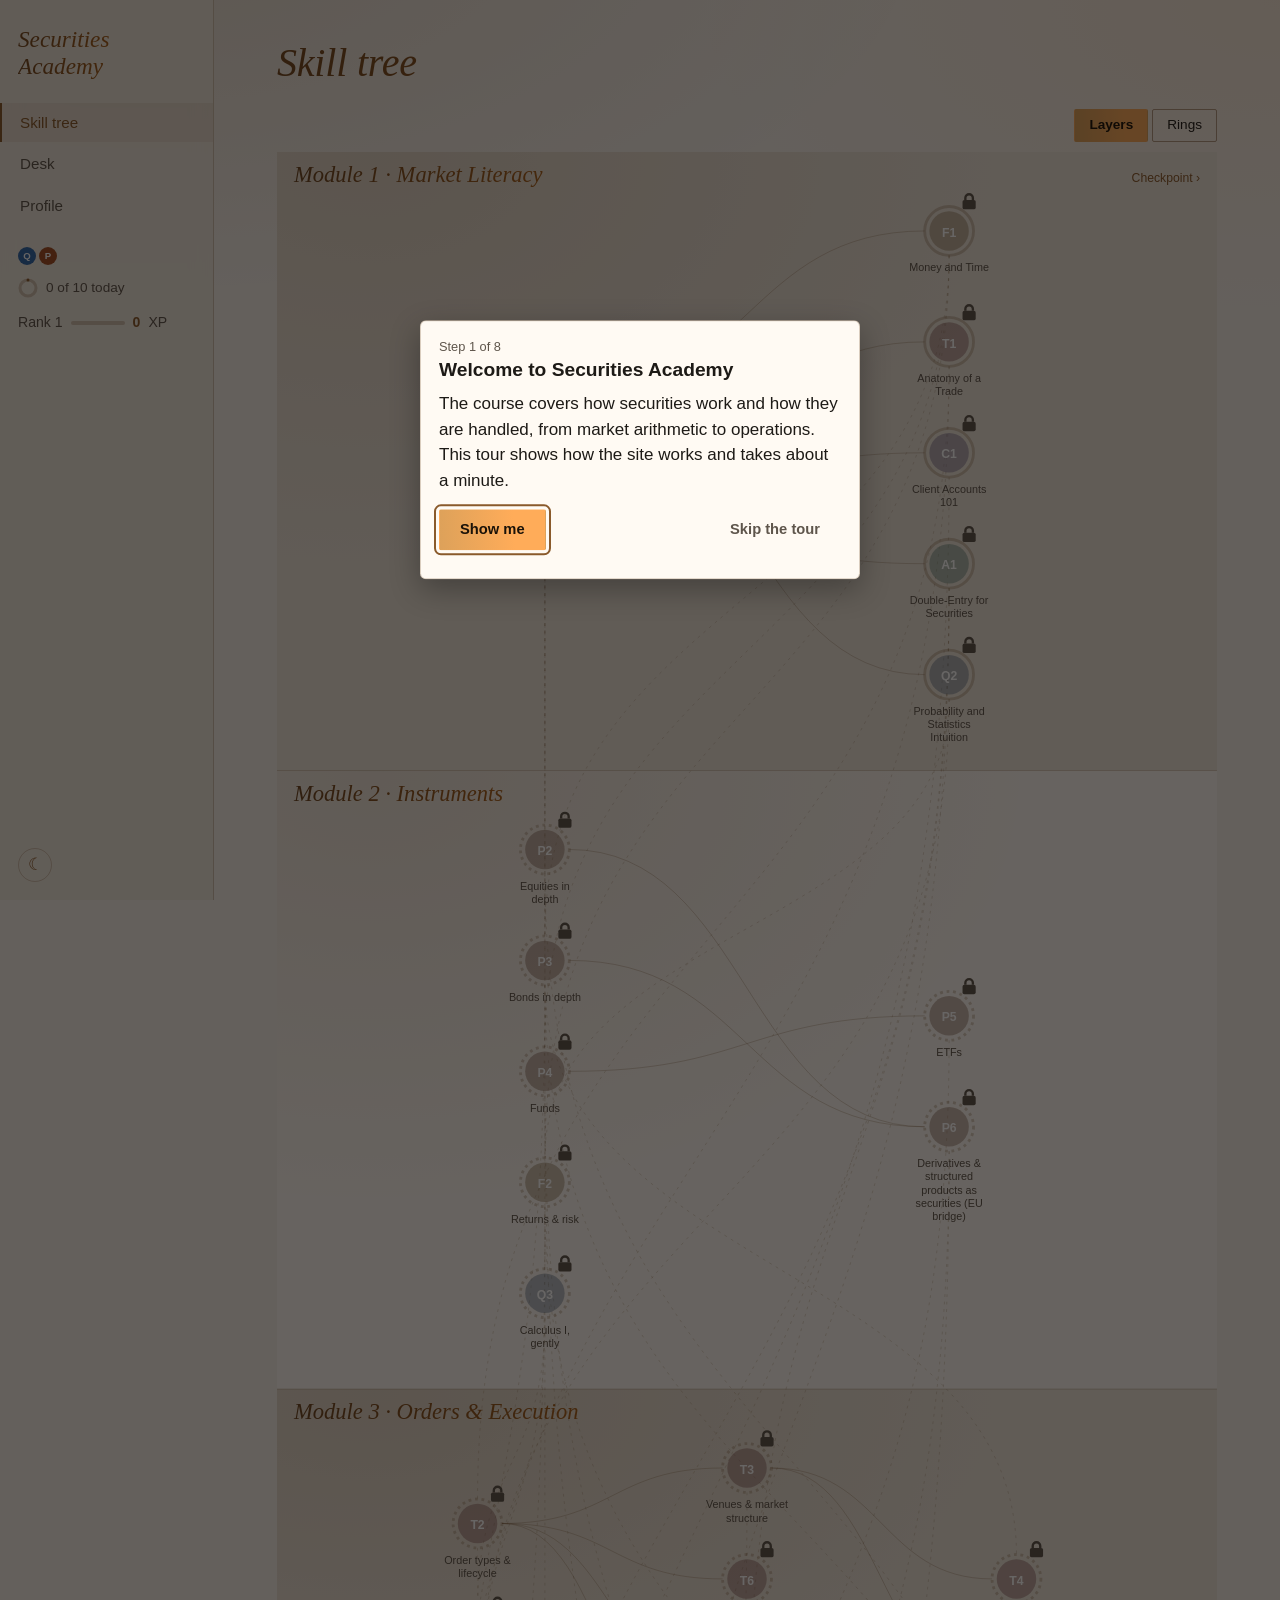
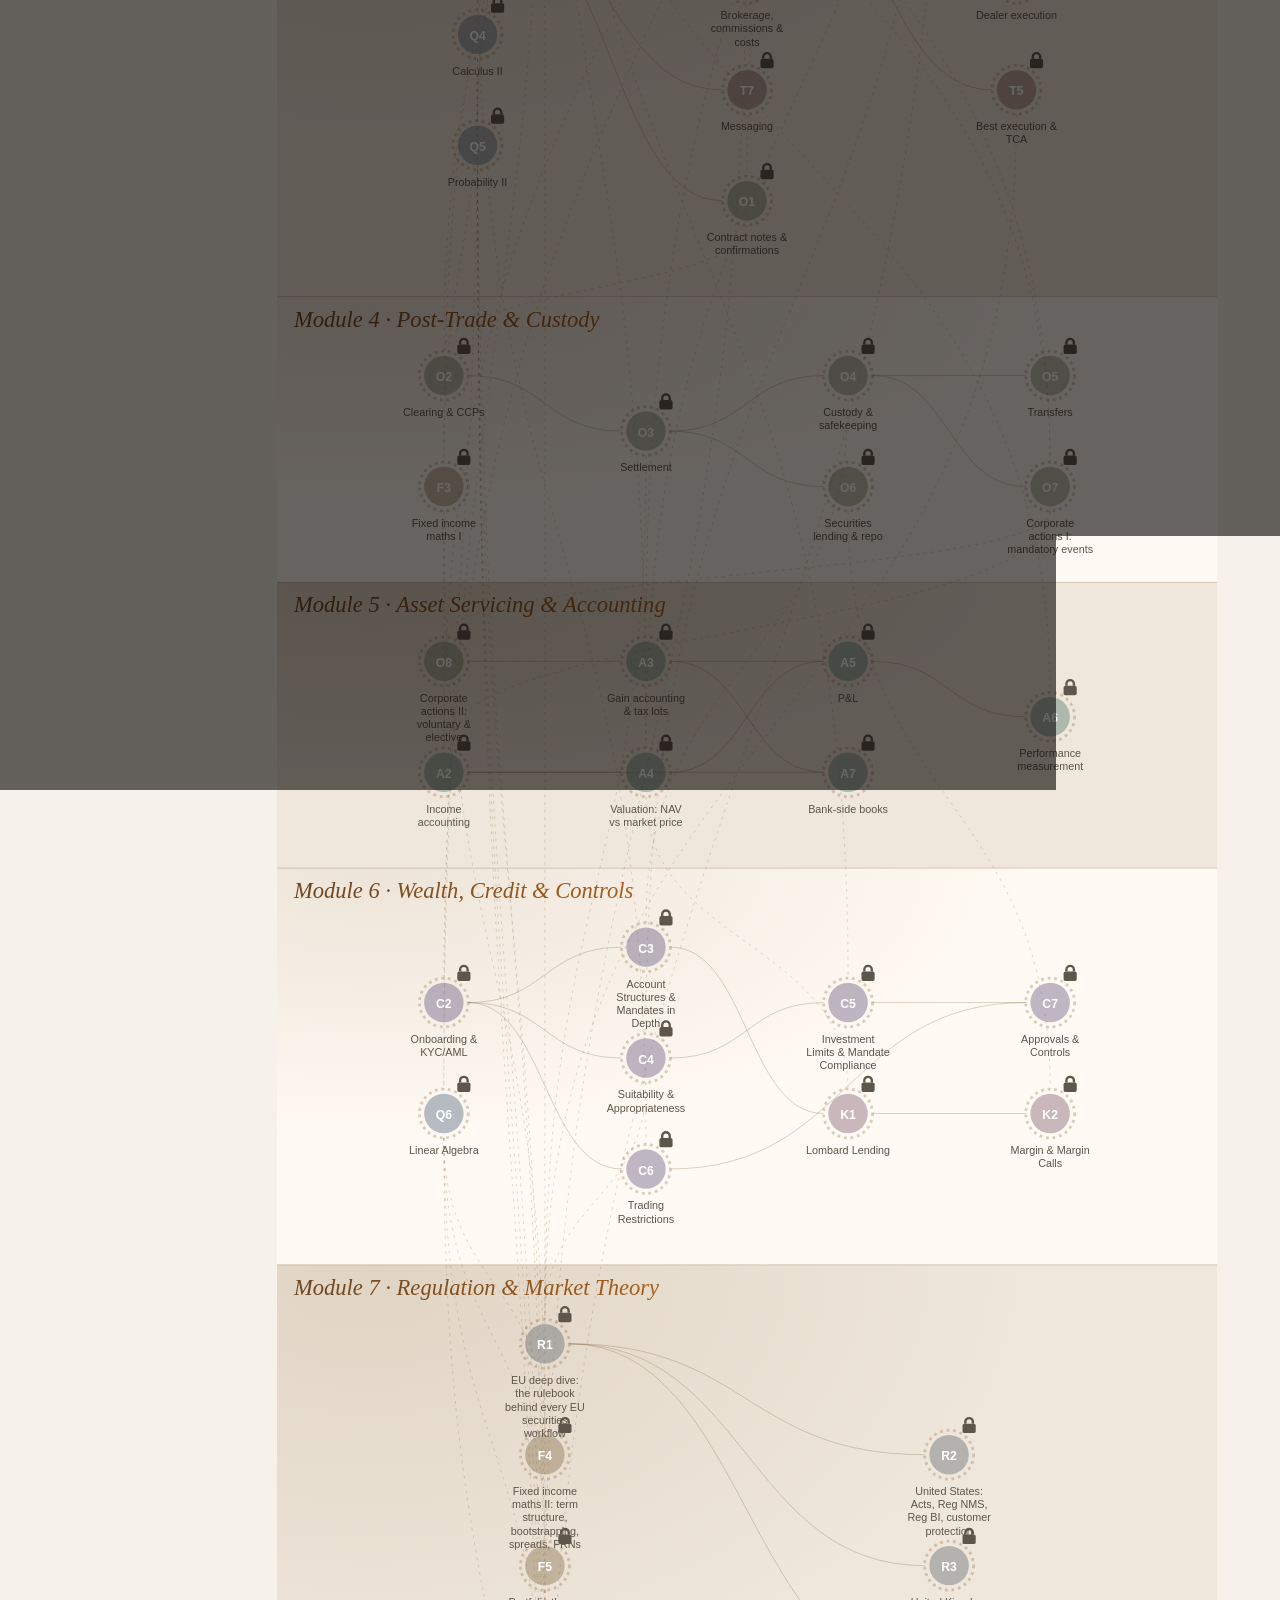
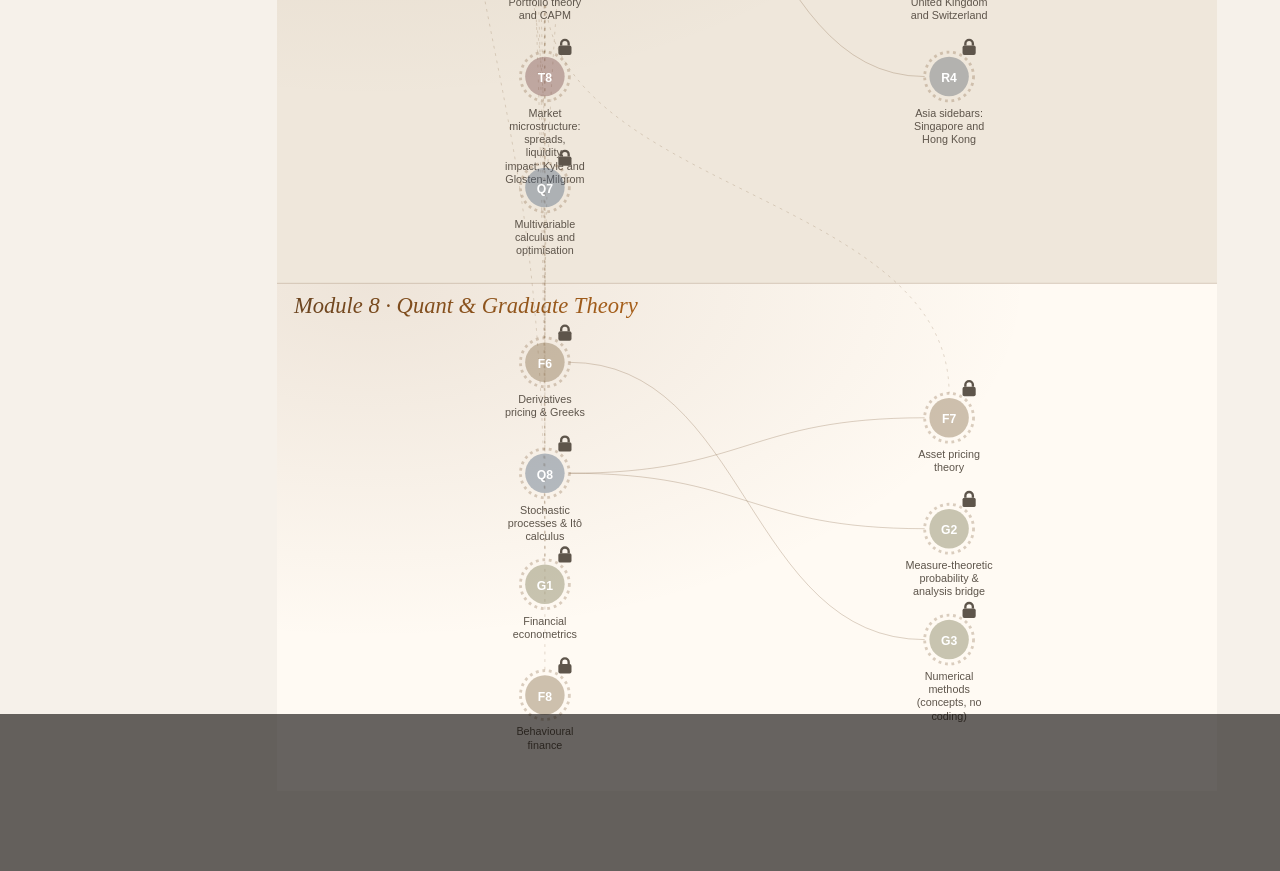
==== app/index.html @ 4535b425 "Calculator as a one-line input under the number field Clicking a number field opens a long one-line " ====
<!DOCTYPE html>
<html lang="en">
<head>
  <meta charset="utf-8">
  <meta name="viewport" content="width=device-width, initial-scale=1, viewport-fit=cover">
  <meta name="color-scheme" content="light dark">
  <title>Securities Academy</title>
  <link rel="icon" type="image/svg+xml" href="img/icon.svg">
  <script>/* theme before first paint: saved choice, else the system setting (followed live until the user picks one) */
  (function () { var d = document.documentElement, m = window.matchMedia && matchMedia('(prefers-color-scheme: light)'), saved = null;
    try { saved = localStorage.getItem('sa-theme'); } catch (e) {}
    d.setAttribute('data-theme', saved || (m && m.matches ? 'light' : 'dark'));
    try { var acc = JSON.parse(localStorage.getItem('sa-state-v1') || '{}').settings.accent; if (acc && acc !== 'copper') d.setAttribute('data-accent', acc); } catch (e) {}
    if (m && m.addEventListener) m.addEventListener('change', function (e) { var s = null; try { s = localStorage.getItem('sa-theme'); } catch (x) {} if (!s) { d.setAttribute('data-theme', e.matches ? 'light' : 'dark'); if (window.SA && SA.app && SA.app.refreshHeader) SA.app.refreshHeader(); } });
  })();</script>
  <link rel="stylesheet" href="vendor/katex/katex.min.css">
  <link rel="stylesheet" href="css/app.css?v=c5e15dd120">
</head>
<body>
  <button type="button" class="skip" onclick="document.getElementById('app').focus()">Skip to content</button>
  <header id="hdr" class="hdr"></header>
  <main id="app" tabindex="-1"><noscript>This course needs JavaScript.</noscript></main>
  <script src="vendor/katex/katex.min.js"></script>
  <script src="js/core.js?v=c5e15dd120"></script>
  <script src="js/games/blitz.js?v=c5e15dd120"></script>
  <script src="js/games/blitz-ledger.js?v=c5e15dd120"></script>
  <script src="js/games/ledger.js?v=c5e15dd120"></script>
  <script src="content/index.js?v=c5e15dd120"></script>
  <script src="js/storage.js?v=c5e15dd120"></script>
  <script src="js/markdown.js?v=c5e15dd120"></script>
  <script src="js/render.js?v=c5e15dd120"></script>
  <script src="js/views.js?v=c5e15dd120"></script>
  <script src="js/tour.js?v=c5e15dd120"></script>
  <script src="js/app.js?v=c5e15dd120"></script>
  <script src="js/calc.js?v=c5e15dd120"></script>
</body>
</html>
---- app/css/app.css ----
/* Securities Academy - styles. Dark (warm black + copper/amber) by default; parchment variant via :root[data-theme="light"]
   (set before first paint by the inline script in index.html from the saved choice or prefers-color-scheme).
   System fonts only. Gradient text is used only on display sizes (>= 24px). */
:root {
  /* canvas + surfaces */
  --bg: #0b0a08; --bg-deep: #020200; --surface: #14110d; --surface2: #1d1913; --surface3: #26201a;
  --glow: rgba(133, 95, 57, .20); --glow2: rgba(255, 172, 89, .07);
  /* text */
  --text: #e9e3dc; --body: #cfc8c6; --muted: #a79e96; --head: #f3eee8;
  --tan: #b8977a; /* labels / subheadings (AB8763 lightened a touch for small-size AA) */
  --hair: rgba(171, 135, 99, .25); --border: rgba(171, 135, 99, .25); --border-strong: rgba(171, 135, 99, .5);
  /* accents */
  --accent: #ffac59; --accent-ink: #1a1208; --accent-soft: rgba(255, 172, 89, .10);
  --copper: #855f39; --grad: linear-gradient(86deg, #855F39 -8%, #FFAC59 45%);
  --grad-btn: linear-gradient(86deg, #c58a4c -8%, #FFAC59 70%);
  --ops: #b9824a; --ops-disc: #9a6a3c; --ops-ink: #ffffff;
  --theory: #7f9db5; --theory-disc: #7f9db5; --theory-ink: #0b1118;
  --ring: #ffac59;
  --good: #8fbf8a; --good-soft: rgba(143, 191, 138, .10); --bad: #d98273; --bad-soft: rgba(217, 130, 115, .11);
  --warn: #e0b074; --warn-soft: rgba(224, 176, 116, .10);
  /* mastery scale: Not started -> Mastered (bg / fg) */
  --lv0-bg: #2a251f; --lv0-fg: #b8afa6; --lv1-bg: #4a3822; --lv1-fg: #f2d9b4; --lv2-bg: #7a5226; --lv2-fg: #fff0dc;
  --lv3-bg: #c98a3e; --lv3-fg: #1a1208; --lv4-bg: #ffac59; --lv4-fg: #1a1208;
  --shadow: 0 1px 2px rgba(0, 0, 0, .5), 0 8px 28px rgba(0, 0, 0, .35);
  --radius: 4px;
  --serif: "Iowan Old Style", "Palatino Linotype", Palatino, "Book Antiqua", Georgia, serif;
  --font: "Helvetica Neue", "Segoe UI", Arial, sans-serif;
  --mono: ui-monospace, SFMono-Regular, Menlo, Consolas, "Liberation Mono", monospace;
  color-scheme: dark;
}
:root[data-theme="light"] {
    --bg: #f6f1ea; --bg-deep: #efe7db; --surface: #fffaf3; --surface2: #ece4d8; --surface3: #e3d9ca;
    --glow: rgba(138, 90, 43, .14); --glow2: rgba(255, 172, 89, .12);
    --text: #1d1a16; --body: #2b2620; --muted: #5e554b; --head: #1d1a16; --tan: #7a5632;
    --hair: rgba(122, 86, 50, .28); --border: rgba(122, 86, 50, .28); --border-strong: rgba(122, 86, 50, .55);
    --accent: #8a5a2b; --accent-ink: #1d1a16; --accent-soft: rgba(138, 90, 43, .09);
    --grad: linear-gradient(86deg, #6b4420 -8%, #a8601a 55%);
    --grad-btn: linear-gradient(86deg, #d9a05a -8%, #ffac59 70%);
    --ops: #8a5a2b; --ops-disc: #8a5a2b; --ops-ink: #ffffff;
    --theory: #3d6280; --theory-disc: #3d6280; --theory-ink: #ffffff;
    --ring: #b86a12;
    --good: #3f7a3a; --good-soft: rgba(63, 122, 58, .09); --bad: #a8402f; --bad-soft: rgba(168, 64, 47, .08);
    --warn: #7a5200; --warn-soft: rgba(168, 112, 20, .10);
    --lv0-bg: #e5dccf; --lv0-fg: #5e554b; --lv1-bg: #efd9b8; --lv1-fg: #5a3a12; --lv2-bg: #d9a866; --lv2-fg: #2a1804;
    --lv3-bg: #9a5c18; --lv3-fg: #ffffff; --lv4-bg: #6f4012; --lv4-fg: #ffffff;
    --shadow: 0 1px 2px rgba(60, 40, 20, .10), 0 8px 24px rgba(60, 40, 20, .08);
    color-scheme: light;
}
* { box-sizing: border-box; }
html { -webkit-text-size-adjust: 100%; }
body { margin: 0; font-family: var(--font); font-size: 17px; line-height: 1.65; color: var(--body);
  background: radial-gradient(1100px 520px at 12% -8%, var(--glow), transparent 70%), radial-gradient(900px 480px at 100% 0%, var(--glow2), transparent 65%), var(--bg);
  background-attachment: fixed; }
main { max-width: 980px; margin: 0 auto; padding: 32px 20px 80px; outline: none; }
h1, h2, h3 { color: var(--head); font-weight: 600; }
h1 { font-family: var(--serif); font-style: italic; font-weight: 400; font-size: 2.5rem; line-height: 1.15; margin: .2em 0 .3em; letter-spacing: -.2px;
  color: var(--accent); background: var(--grad); -webkit-background-clip: text; background-clip: text; -webkit-text-fill-color: transparent; padding-bottom: .08em; }
h2 { font-size: 1.4rem; line-height: 1.3; margin: 1.8em 0 .5em; }
h3 { font-size: 1.05rem; line-height: 1.4; margin: 1.4em 0 .4em; color: var(--head); }
p { margin: .8em 0; }
a { color: var(--accent); text-underline-offset: 3px; }
a:hover { text-decoration-thickness: 2px; }
code { font-family: var(--mono); font-size: .9em; background: var(--surface2); padding: .1em .4em; border-radius: 3px; border: 1px solid var(--hair); }
pre { font-family: var(--mono); }
.katex, .katex * { color: inherit; border-color: currentColor; }
:focus-visible { outline: 2px solid var(--accent); outline-offset: 3px; border-radius: 3px; }
.muted { color: var(--muted); }
.good { color: var(--good); } .badtxt { color: var(--bad); }
.skip { position: absolute; left: -999px; top: 4px; z-index: 50; padding: 8px 12px; background: var(--surface); border: 1px solid var(--border-strong); border-radius: var(--radius); color: var(--text); }
.skip:focus { left: 8px; }
.sub { color: var(--muted); margin-top: 0; }
.page-head { margin-bottom: 20px; }

/* header */
.hdr { position: sticky; top: 0; z-index: 20; background: color-mix(in srgb, var(--bg-deep) 88%, transparent); -webkit-backdrop-filter: blur(10px); backdrop-filter: blur(10px); border-bottom: 1px solid var(--hair); }
@supports not (background: color-mix(in srgb, red, blue)) { .hdr { background: var(--bg-deep); } }
.hdr-inner { max-width: 980px; margin: 0 auto; padding: 10px 20px; display: flex; flex-wrap: wrap; align-items: center; gap: 6px 26px; }
.brand { font-family: var(--serif); font-style: italic; font-weight: 400; font-size: 1.35rem; line-height: 1.2; text-decoration: none;
  color: var(--accent); background: var(--grad); -webkit-background-clip: text; background-clip: text; -webkit-text-fill-color: transparent; padding: 0 2px 2px 0; }
.brand:focus-visible { -webkit-text-fill-color: var(--accent); background: none; }
.hdr nav { display: flex; gap: 4px; }
.nav-link { text-decoration: none; color: var(--muted); padding: 5px 12px; font-size: .92rem; border-bottom: 1px solid transparent; }
.nav-link:hover { color: var(--head); }
.nav-link.active { color: var(--accent); border-bottom-color: var(--accent); }
.stats { margin-left: auto; display: flex; flex-wrap: wrap; gap: 4px 14px; }
.stat-pill { font-size: .88rem; color: var(--muted); white-space: nowrap; }
.stat-pill b { color: var(--accent); font-weight: 600; }
.stat-pill + .stat-pill::before { content: "\2022"; color: var(--tan); margin-right: 14px; }
.stat-pill.sandbox { color: var(--warn); }

/* buttons */
.btn { display: inline-block; font: inherit; font-weight: 600; font-size: .92rem; cursor: pointer; text-decoration: none; color: var(--head); background: transparent; border: 1px solid var(--border-strong); border-radius: 2px; padding: 10px 20px; line-height: 1.3; transition: border-color .2s, background-color .2s, filter .2s; }
.btn:hover:not(:disabled) { border-color: var(--accent); background: var(--accent-soft); }
.btn.primary { background: var(--grad-btn); color: #1a1208; border-color: transparent; }
.btn.primary:hover:not(:disabled) { filter: brightness(1.1); background: var(--grad-btn); border-color: transparent; }
.btn.ghost { background: transparent; border-color: transparent; color: var(--muted); }
.btn.ghost:hover:not(:disabled) { color: var(--head); border-color: var(--hair); }
.btn.danger { color: var(--bad); border-color: var(--bad); }
.btn.small { padding: 5px 12px; font-size: .85rem; }
.btn:disabled, .btn[aria-disabled="true"] { opacity: .45; cursor: not-allowed; }
.btn-row { display: flex; flex-wrap: wrap; gap: 10px; align-items: center; margin: 16px 0; }
.icon-btn { font: inherit; cursor: pointer; background: transparent; border: 1px solid var(--border-strong); color: var(--text); border-radius: 2px; width: 32px; height: 32px; padding: 0; line-height: 1; }
.icon-btn:hover:not(:disabled) { border-color: var(--accent); color: var(--accent); }
.icon-btn:disabled { opacity: .35; cursor: default; }

.panel { margin: 28px 0; }
.panel.narrow { max-width: 620px; } .panel.center { margin-left: auto; margin-right: auto; margin-top: 40px; }
.notice { padding: 2px 0 2px 16px; margin: 14px 0; border-left: 2px solid var(--hair); }
.notice.warn { color: var(--warn); border-color: var(--warn); }
.tag { display: inline-block; font-size: .8rem; font-weight: 600; padding: 1px 9px; border-radius: 2px; background: transparent; color: var(--muted); border: 1px solid var(--hair); vertical-align: middle; }
.tag.review { background: var(--accent-soft); color: var(--accent); border-color: var(--border-strong); }
.tag.t-ops { color: var(--ops); } .tag.t-theory { color: var(--theory); }

/* mastery chips: muted -> amber */
.chip-lv { display: inline-block; font-size: .8rem; font-weight: 700; padding: 2px 10px; border-radius: 2px; color: var(--lv0-fg); background: var(--lv0-bg); }
.chip-lv.lv1 { background: var(--lv1-bg); color: var(--lv1-fg); } .chip-lv.lv2 { background: var(--lv2-bg); color: var(--lv2-fg); }
.chip-lv.lv3 { background: var(--lv3-bg); color: var(--lv3-fg); } .chip-lv.lv4 { background: var(--lv4-bg); color: var(--lv4-fg); }

/* skill tree */
.gs1 { stop-color: #855F39; } .gs2 { stop-color: #FFAC59; } .bg1 { stop-color: #855F39; stop-opacity: .22; } .bg2 { stop-color: #855F39; stop-opacity: 0; }
:root[data-theme="light"] .gs1 { stop-color: #6b4420; }
:root[data-theme="light"] .gs2 { stop-color: #a8601a; }
:root[data-theme="light"] .bg1 { stop-opacity: .14; }
.tree-wrap { overflow-x: auto; }
.tree-svg { display: block; width: 100%; min-width: 780px; height: auto; font-family: var(--font); }
.tree-svg .band { fill: var(--bg-deep); } .tree-svg .band.alt { fill: var(--surface); }
.tree-svg .band-glow { fill: url(#sa-band-glow); }
.tree-svg .band-rule { stroke: var(--hair); stroke-width: 1; }
.band-title { font-family: var(--serif); font-style: italic; font-size: 24px; font-weight: 400; fill: url(#sa-grad); }
.band-sub { font-family: var(--serif); font-style: italic; font-size: 17px; fill: var(--tan); }
.tree-svg.narrow { min-width: 0; }
.tree-svg.narrow .band-title { font-size: 22px; }
.tree-svg.narrow .node-title { font-size: 12px; }
.cp-text { font-size: 13px; fill: var(--accent); } .cp-text.done { fill: var(--good); font-weight: 700; }
.cp-link { cursor: pointer; }
.cp-link:hover .cp-text { text-decoration: underline; }
.edge { fill: none; stroke: var(--hair); stroke-width: 1; } .edge.ok { stroke: var(--ring); stroke-opacity: .7; } .edge.cross { stroke-dasharray: 3 5; opacity: .8; }
.node { cursor: pointer; outline: none; }
.node .ring-bg { fill: none; stroke: var(--hair); stroke-width: 3; }
.node .ring { fill: none; stroke: var(--ring); stroke-width: 3; stroke-linecap: round; }
.node .disc { fill: var(--ops-disc); } .node.n-theory .disc { fill: var(--theory-disc); }
.node-id { fill: var(--ops-ink); font-size: 13px; font-weight: 700; pointer-events: none; } .node.n-theory .node-id { fill: var(--theory-ink); }
.node-title { fill: var(--body); font-size: 11.5px; pointer-events: none; } .node-soon { fill: var(--muted); font-size: 10.5px; font-style: italic; }
.node.soon .disc { opacity: .35; } .node.soon .ring-bg { stroke-dasharray: 3 4; }
.node.locked .disc { opacity: .4; filter: saturate(.4); } .node.locked .node-title { fill: var(--muted); }
.node:hover .ring-bg, .node:focus-visible .ring-bg { stroke: var(--accent); }
.node:focus-visible circle.ring-bg { stroke: var(--accent); stroke-width: 5; }
.lock rect { fill: var(--muted); } .lock path { stroke: var(--muted); stroke-width: 2.5; }
.legend { display: flex; flex-wrap: wrap; gap: 6px 22px; font-size: .85rem; color: var(--muted); margin: 0 0 12px; }
.sw { display: inline-block; width: 10px; height: 10px; border-radius: 50%; margin-right: 8px; vertical-align: -1px; }
.sw.ops { background: var(--ops-disc); } .sw.theory { background: var(--theory-disc); } .sw.soon { background: var(--ops-disc); opacity: .4; }

/* module page */
.story { font-family: var(--serif); font-size: 1.15rem; line-height: 1.65; color: var(--text); margin: 0 0 28px; max-width: 720px; }
.unit-list { display: grid; gap: 0; border-top: 1px solid var(--hair); }
.unit-card { display: flex; flex-wrap: wrap; align-items: center; justify-content: space-between; gap: 10px 20px; background: transparent; border: 0; border-bottom: 1px solid var(--hair); padding: 18px 8px; transition: background-color .2s; }
.unit-card:hover { background: var(--accent-soft); }
.unit-card.soon { opacity: .6; }
.unit-card h3 { margin: 0; font-size: 1.02rem; text-transform: none; color: var(--head); }
.unit-main { display: flex; gap: 18px; align-items: center; }
.unit-id { font-family: var(--mono); font-weight: 700; color: var(--tan); min-width: 3.2em; }
.unit-meta { font-size: .8rem; color: var(--muted); display: flex; flex-wrap: wrap; gap: 8px; align-items: center; }
.unit-card .btn-row { margin: 0; }
.game-host { margin-top: 16px; }

/* lesson */
.progress { height: 2px; background: var(--hair); border-radius: 0; overflow: hidden; margin: 18px 0; }
.progress .bar { height: 100%; width: 0; background: var(--grad-btn); transition: width .3s ease; }
.lesson-card { background: transparent; border: 0; border-top: 1px solid var(--hair); border-radius: 0; padding: 28px 24px; box-shadow: none; max-width: 768px; margin: 0 auto; }
.lesson-card:focus { outline: none; }
.lesson-nav { max-width: 768px; margin-left: auto; margin-right: auto; justify-content: space-between; }
.need-answer { max-width: 768px; margin: 6px auto 0; min-height: 1.2em; color: var(--muted); }
.after, .lesson-card ~ .panel { max-width: 768px; margin-left: auto; margin-right: auto; }
.prose { max-width: 720px; }
.prose h2 { margin-top: .2em; font-family: var(--serif); font-weight: 400; font-style: normal; font-size: 1.6rem; } .prose h3 { margin-top: 1.5em; }
.prose ul, .prose ol { padding-left: 1.4em; } .prose li { margin: .3em 0; } .prose ul li::marker { color: var(--tan); }
.prose strong { color: var(--head); }
.table-wrap { overflow-x: auto; margin: 1em 0; }
table { border-collapse: collapse; width: 100%; font-size: .95rem; }
th, td { border: 0; border-bottom: 1px solid var(--hair); padding: 8px 12px; text-align: left; vertical-align: top; }
th { background: transparent; color: var(--tan); font-size: .9rem; font-weight: 600; border-bottom: 1px solid var(--border-strong); }
.math-block { overflow-x: auto; padding: 4px 0; }
.callout { border: 0; border-left: 2px solid var(--tan); padding: 2px 0 2px 18px; margin: 1.3em 0; }
.callout-title { font-size: .85rem; font-weight: 600; color: var(--tan); }
.callout-body > :first-child { margin-top: .3em; } .callout-body > :last-child { margin-bottom: .3em; }
.callout-lead { font-weight: 600; color: var(--head); }
.c-example { border-color: var(--accent); } .c-example .callout-title { color: var(--accent); }
.c-tip { border-color: var(--good); } .c-tip .callout-title { color: var(--good); }
.c-warning { border-color: var(--bad); } .c-warning .callout-title { color: var(--bad); }
.c-recall { border-color: var(--theory); } .c-recall .callout-title { color: var(--theory); }
.c-eu { border-color: var(--theory); } .c-us { border-color: var(--bad); } .c-uk { border-color: var(--tan); } .c-ch { border-color: var(--bad); } .c-asia { border-color: var(--good); }
.check-title { margin-top: 1.8em; padding-top: 1.2em; border-top: 1px solid var(--hair); }

/* exercises */
.exercise { max-width: 768px; }
.ex-prompt { font-size: 1.05rem; color: var(--text); }
.ex-area { margin: 16px 0; }
.ex-note { color: var(--muted); font-size: .9rem; margin: .3em 0 .6em; }
.choices { display: grid; gap: 8px; }
.choice { display: flex; gap: 14px; align-items: center; border: 1px solid var(--hair); border-radius: var(--radius); padding: 12px 16px; cursor: pointer; background: var(--surface); transition: border-color .2s, background-color .2s; }
.choice:hover { border-color: var(--accent); }
.choice.sel { border-color: var(--accent); background: var(--accent-soft); }
.choice[aria-disabled="true"] { cursor: default; }
.choice-key { flex: none; width: 28px; height: 28px; border-radius: 50%; border: 1px solid var(--border-strong); display: inline-flex; align-items: center; justify-content: center; font-weight: 600; font-size: .8rem; color: var(--tan); }
.choice.multi .choice-key { border-radius: 3px; }
.choice.sel .choice-key { background: var(--grad-btn); border-color: transparent; color: #1a1208; }
.choice.multi.sel .choice-key::after { content: "\2713"; }
.choice-text > p { margin: 0; }
.ok { border-color: var(--good) !important; background: var(--good-soft) !important; }
.bad { border-color: var(--bad) !important; background: var(--bad-soft) !important; }
.missed { border-color: var(--warn) !important; background: var(--warn-soft) !important; border-style: dashed !important; }
.num-row { display: flex; align-items: center; gap: 10px; }
input[type=text], input[type=number], input[type=search], input[type=password], select, textarea { font: inherit; color: var(--text); background: var(--bg-deep); border: 1px solid var(--border-strong); border-radius: 3px; padding: 9px 12px; max-width: 100%; }
input::placeholder, textarea::placeholder { color: var(--muted); opacity: 1; }
input[type=text]:focus, input[type=number]:focus, input[type=search]:focus, input[type=password]:focus, select:focus, textarea:focus { outline: none; border-color: var(--accent); box-shadow: 0 0 0 3px rgba(255, 172, 89, .28); }
:root[data-theme="light"] input[type=text], :root[data-theme="light"] input[type=number], :root[data-theme="light"] input[type=search], :root[data-theme="light"] input[type=password], :root[data-theme="light"] select, :root[data-theme="light"] textarea { background: var(--surface); }
:root[data-theme="light"] input[type=text]:focus, :root[data-theme="light"] input[type=number]:focus, :root[data-theme="light"] input[type=search]:focus, :root[data-theme="light"] input[type=password]:focus, :root[data-theme="light"] select:focus, :root[data-theme="light"] textarea:focus { box-shadow: 0 0 0 3px rgba(138, 90, 43, .28); }
.num-input { width: 14em; font-size: 1.1rem; }
input:disabled, select:disabled, textarea:disabled { opacity: .8; }
.unit { color: var(--muted); font-weight: 600; }
.key-line { margin: .6em 0; } .key-line.small { font-size: .85rem; margin: .2em 0 0; }
.key-list { margin: .3em 0; padding-left: 1.4em; }
.cloze-text { font-size: 1.05rem; line-height: 2.3; }
.blank-input { width: 8em; margin: 0 4px; padding: 3px 8px; }
.blank-slot { font: inherit; min-width: 6.5em; cursor: pointer; margin: 0 4px; padding: 2px 10px; border: 1px dashed var(--border-strong); border-radius: 3px; background: var(--surface2); color: var(--text); }
.blank-slot.filled { border-style: solid; border-color: var(--accent); background: var(--accent-soft); }
.blank-slot.active { border-color: var(--accent); box-shadow: 0 0 0 3px rgba(255, 172, 89, .28); }
.bank { display: flex; flex-wrap: wrap; gap: 8px; margin: 12px 0; }
.chip { font: inherit; font-size: .92rem; cursor: pointer; padding: 6px 16px; border-radius: 2px; border: 1px solid var(--border-strong); background: transparent; color: var(--text); }
.chip:hover:not(:disabled) { border-color: var(--accent); color: var(--accent); } .chip:disabled { opacity: .35; cursor: default; }
.order-list { list-style: none; margin: 0; padding: 0; display: grid; gap: 8px; }
.order-item { display: flex; align-items: center; gap: 12px; border: 1px solid var(--hair); border-radius: var(--radius); padding: 10px 12px; background: var(--surface); cursor: grab; }
.order-item.dragging { opacity: .5; } .order-item.over { border-color: var(--accent); }
.order-text { flex: 1; } .order-text > p { margin: 0; }
.grip { color: var(--tan); font-size: 1.2rem; }
.order-btns { display: flex; gap: 4px; }
.match-list, .bucket-list { display: grid; gap: 8px; }
.match-row, .bucket-row { display: flex; flex-wrap: wrap; align-items: center; gap: 8px 12px; border: 1px solid var(--hair); border-radius: var(--radius); padding: 10px 14px; background: var(--surface); }
.match-left, .bucket-text { flex: 1 1 220px; } .match-left > p, .bucket-text > p { margin: 0; }
.match-row .msel { flex: 1 1 220px; }
.arrow { color: var(--tan); }
.seg-group { display: inline-flex; flex-wrap: wrap; gap: 4px; }
.seg-btn { font: inherit; font-size: .85rem; cursor: pointer; padding: 6px 14px; border: 1px solid var(--border-strong); background: transparent; color: var(--text); border-radius: 2px; }
.seg-btn:hover:not(:disabled):not(.sel) { border-color: var(--accent); }
.seg-btn.sel { background: var(--grad-btn); color: #1a1208; border-color: transparent; font-weight: 600; }
.seg-btn:disabled { cursor: default; opacity: .8; }
.tl-scroll { overflow-x: auto; padding-bottom: 6px; }
.tl-track { display: flex; min-width: min-content; border-top: 1px solid var(--border-strong); margin-top: 14px; }
.tl-slot { flex: 1 0 140px; min-height: 110px; padding: 12px 6px; cursor: pointer; position: relative; }
.tl-slot:hover { background: var(--accent-soft); }
.tl-label { font-weight: 600; font-size: .85rem; text-align: center; color: var(--head); }
.tl-dot { width: 11px; height: 11px; border-radius: 50%; background: var(--accent); position: absolute; top: -6px; left: calc(50% - 6px); }
.tl-body { display: grid; gap: 6px; margin-top: 8px; }
.tl-tray-wrap { margin-top: 14px; }
.tl-tray-title { font-size: .85rem; color: var(--tan); }
.tl-tray { display: flex; flex-wrap: wrap; gap: 8px; margin-top: 6px; padding: 10px; border: 1px dashed var(--border-strong); border-radius: var(--radius); min-height: 48px; }
.tl-chip { font: inherit; font-size: .9rem; text-align: left; cursor: pointer; padding: 6px 12px; border-radius: 3px; border: 1px solid var(--hair); background: var(--surface); color: var(--text); }
.tl-chip p { margin: 0; } .tl-chip.sel { border-color: var(--accent); background: var(--accent-soft); }
.tl-fix { color: var(--muted); }
.journal .j-rows { display: grid; gap: 8px; }
.j-row { display: flex; flex-wrap: wrap; gap: 8px; align-items: center; }
.j-row select { flex: 1 1 200px; } .j-amt { width: 9em; }
.j-totals { margin: 12px 0; font-family: var(--mono); font-size: .9rem; padding: 8px 12px; border-radius: 3px; background: var(--surface2); border: 1px solid var(--hair); }
.j-totals.balanced { background: var(--good-soft); color: var(--good); border-color: var(--good); } .j-totals.unbalanced { background: var(--warn-soft); color: var(--warn); border-color: var(--warn); }
.ex-table td.blank { padding: 3px; } .cell-input { width: 100%; min-width: 6em; padding: 4px 8px; }
.key-table { width: auto; margin-top: 6px; }
.spot-doc { border: 1px solid var(--hair); border-radius: var(--radius); padding: 12px; background: var(--surface); font-family: var(--mono); font-size: .92rem; }
.spot-title { font-weight: 700; margin-bottom: 6px; color: var(--head); }
.seg { display: block; padding: 4px 8px; border-radius: 3px; cursor: pointer; border: 1px solid transparent; }
.seg:hover { background: var(--accent-soft); } .seg > span > p, .seg p { margin: 0; display: inline; }
.seg.flag { border-color: var(--warn); background: var(--warn-soft); }
.why-list { margin: .4em 0; padding-left: 1.3em; }
.paper-text, .paper-prompt, .pw-in { width: 100%; }
.paper-reveal { margin-top: 14px; border-top: 1px solid var(--hair); padding-top: 10px; }
.score-input { width: 5.5em; } .score-row { display: flex; flex-wrap: wrap; gap: 10px; align-items: center; margin-top: 10px; }
.hints { display: grid; gap: 6px; }
.hint { background: var(--warn-soft); border-left: 2px solid var(--warn); border-radius: 0; padding: 6px 14px; } .hint p { margin: 0; display: inline; }
.feedback { margin-top: 16px; padding: 4px 0 4px 18px; border-left: 2px solid var(--hair); }
.feedback.good { border-color: var(--good); color: var(--text); }
.feedback.bad { border-color: var(--bad); color: var(--text); }
.feedback.neutral { border-color: var(--accent); color: var(--text); }
.fb-title { font-weight: 600; }
.feedback.good .fb-title { color: var(--good); } .feedback.bad .fb-title { color: var(--bad); }
.solution { margin-top: 8px; }
.dots { display: flex; flex-wrap: wrap; gap: 8px; align-items: center; margin: 10px 0; }
.dot { width: 10px; height: 10px; border-radius: 50%; background: transparent; border: 1px solid var(--border-strong); }
.dot.cur { border-color: var(--accent); background: var(--accent-soft); box-shadow: 0 0 0 2px var(--accent-soft); } .dot.ok { background: var(--good); border-color: var(--good); } .dot.bad { background: var(--bad); border-color: var(--bad); }
.timer { margin-left: auto; font-family: var(--mono); color: var(--muted); }
.item-meta { display: flex; flex-wrap: wrap; gap: 10px; align-items: center; margin-bottom: 10px; }
.summary { text-align: center; max-width: 620px; margin-left: auto; margin-right: auto; }
.big-score { font-family: var(--serif); font-style: italic; font-weight: 400; font-size: 4rem; line-height: 1.1; color: var(--accent); background: var(--grad); -webkit-background-clip: text; background-clip: text; -webkit-text-fill-color: transparent; padding-bottom: .08em; }
.big-score.pass { background: none; -webkit-text-fill-color: currentColor; color: var(--good); } .big-score.fail { background: none; -webkit-text-fill-color: currentColor; color: var(--warn); }
.lead { font-size: 1.1rem; }
.sum-stats { display: flex; justify-content: center; gap: 28px; margin: 12px 0; }
.summary .btn-row { justify-content: center; }
.lvl-changes { list-style: none; padding: 0; text-align: left; } .lvl-changes li { margin: .6em 0; padding-bottom: .6em; border-bottom: 1px solid var(--hair); }
.badge { display: inline-block; background: var(--lv4-bg); color: var(--lv4-fg); padding: 3px 12px; border-radius: 2px; font-size: .85rem; font-weight: 600; margin: 2px 6px 2px 0; }
.badge-wrap { display: flex; flex-wrap: wrap; gap: 6px; }

/* profile */
.check { display: inline-flex; align-items: center; gap: 8px; cursor: pointer; }
.check input { width: 18px; height: 18px; accent-color: var(--accent); }
.stat-grid { display: grid; grid-template-columns: repeat(auto-fill, minmax(150px, 1fr)); gap: 0; margin: 16px 0; }
.stat { padding: 10px 0; }
.stat:last-child { border-right: 0; }
.stat-v { font-family: var(--serif); font-style: italic; font-size: 2rem; line-height: 1.2; color: var(--accent); background: var(--grad); -webkit-background-clip: text; background-clip: text; -webkit-text-fill-color: transparent; padding-bottom: .05em; }
.stat-k { color: var(--muted); font-size: .85rem; }
.pw { font-family: var(--mono); font-size: 1.05rem; color: var(--text); background: var(--bg-deep); border: 1px solid var(--border-strong); padding: 14px; border-radius: 3px; white-space: pre-wrap; word-break: break-all; user-select: all; }
:root[data-theme="light"] .pw { background: var(--surface); }
.err { white-space: pre-wrap; font-size: .8rem; }

/* toasts */
.toasts { position: fixed; right: 16px; bottom: 16px; z-index: 60; display: grid; gap: 8px; max-width: min(340px, calc(100vw - 32px)); pointer-events: none; }
.toast { background: var(--surface3); color: var(--head); border: 1px solid var(--border-strong); padding: 10px 18px; border-radius: 3px; font-weight: 600; font-size: .9rem; box-shadow: var(--shadow); animation: toast-in .25s ease-out; justify-self: end; }
.toast.celebrate { border-radius: 4px; background: var(--lv4-bg); color: var(--lv4-fg); border-color: transparent; padding: 14px 20px; justify-self: stretch; animation: pop .45s cubic-bezier(.2,1.4,.4,1); }
.cel-title { font-size: .85rem; opacity: .8; }
.toast.out { opacity: 0; transform: translateY(8px); transition: opacity .35s, transform .35s; }
@keyframes toast-in { from { opacity: 0; transform: translateY(10px); } to { opacity: 1; transform: none; } }
@keyframes pop { 0% { opacity: 0; transform: scale(.9); } 100% { opacity: 1; transform: scale(1); } }
@media (prefers-reduced-motion: reduce) {
  *, *::before, *::after { animation: none !important; transition: none !important; scroll-behavior: auto !important; }
}

/* responsive */
@media (max-width: 560px) {
  body { background-attachment: scroll; }
  main { padding: 20px 14px 56px; }
  h1 { font-size: 1.9rem; }
  .hdr-inner { padding: 8px 14px; gap: 4px 14px; }
  .nav-link { padding: 4px 8px; }
  .stats { margin-left: 0; width: 100%; }
  /* three short rows: brand and theme, the nav, then progress with the resume link */
  .hdr .hdr-inner { display: grid; grid-template-columns: minmax(0, 1fr) auto; align-items: center; gap: 2px 10px; padding: 8px 14px 8px; }
  .hdr .brand { grid-column: 1; grid-row: 1; }
  .hdr .theme-btn { grid-column: 2; grid-row: 1; margin: 0; width: 40px; height: 40px; }
  .hdr nav { grid-column: 1 / -1; grid-row: 2; margin: 0 -8px; }
  .hdr .nav-link { padding: 10px 8px 8px; }
  .hdr .stats { grid-column: 1; grid-row: 3; width: auto; }
  .hdr .back-lesson { grid-column: 2; grid-row: 3; padding: 6px 12px; }
  .hdr .stat-pill, .hdr .brand { min-height: 32px; display: inline-flex; align-items: center; }
  .lesson-card { padding: 20px 4px; }
  .story { font-size: 1.08rem; }
  .unit-card { padding: 14px 4px; }
  .num-input { width: 100%; }
  .tl-slot { flex-basis: 120px; }
  .big-score { font-size: 3.2rem; }
}

/* ---------- minigame: Ledger ---------- */
.game-ledger .gl-layout { display: grid; grid-template-columns: minmax(0, 3fr) minmax(0, 2fr); gap: 16px; align-items: start; }
.game-ledger .gl-head { display: flex; flex-wrap: wrap; gap: 10px; align-items: center; }
.game-ledger .gl-ev { font-weight: 600; margin: 10px 0; color: var(--head); }
.game-ledger .gl-row { display: grid; grid-template-columns: minmax(0, 1fr) 4.2rem 6.5rem auto; gap: 6px; margin: 6px 0; }
.game-ledger select, .game-ledger input.gl-amt { font: inherit; color: var(--text); background: var(--bg-deep); border: 1px solid var(--border-strong); border-radius: 3px; padding: 6px 8px; min-width: 0; }
:root[data-theme="light"] .game-ledger select, :root[data-theme="light"] .game-ledger input.gl-amt { background: var(--surface); }
.game-ledger input.gl-amt { text-align: right; font-family: var(--mono); }
.game-ledger .gl-tot { font-family: var(--mono); font-size: .9rem; margin: 8px 0; color: var(--muted); }
.game-ledger .gl-tot.ok { color: var(--good); }
.game-ledger .gl-opts { margin-bottom: 8px; }
.game-ledger .gl-tb { width: 100%; border-collapse: collapse; font-size: .85rem; }
.game-ledger .gl-tb th, .game-ledger .gl-tb td { padding: 4px 6px; border-bottom: 1px solid var(--hair); text-align: left; font-weight: 500; text-transform: none; letter-spacing: 0; font-size: .85rem; color: inherit; }
.game-ledger .gl-tb thead th, .game-ledger .gl-tb tfoot th, .game-ledger .gl-tb tfoot td { font-weight: 700; color: var(--tan); }
.game-ledger .num { text-align: right !important; font-family: var(--mono); white-space: nowrap; }
.game-ledger .gl-tgrid { display: grid; grid-template-columns: repeat(auto-fill, minmax(150px, 1fr)); gap: 8px; margin-top: 8px; }
.game-ledger .gl-tacc { border: 1px solid var(--hair); border-radius: 3px; background: var(--surface2); font-size: .8rem; }
.game-ledger .gl-tname { font-weight: 700; padding: 4px 8px; border-bottom: 1px solid var(--hair); color: var(--tan); }
.game-ledger .gl-tcols { display: grid; grid-template-columns: 1fr 1fr; }
.game-ledger .gl-tcols ul { list-style: none; margin: 0; padding: 4px 8px; font-family: var(--mono); text-align: right; }
.game-ledger .gl-tcols ul + ul { border-left: 1px solid var(--hair); }
.game-ledger .gl-big { font-family: var(--serif); font-style: italic; font-weight: 400; font-size: 2rem; margin: 6px 0; color: var(--accent); background: var(--grad); -webkit-background-clip: text; background-clip: text; -webkit-text-fill-color: transparent; }
@media (max-width: 720px) { .game-ledger .gl-layout { grid-template-columns: minmax(0, 1fr); } .game-ledger .gl-row { grid-template-columns: minmax(0, 1fr) 4rem; } .game-ledger .gl-row .gl-amt { grid-column: 1 / 2; } .game-ledger .gl-row .btn { justify-self: end; } }
@media (prefers-reduced-motion: no-preference) { .game-ledger .feedback { transition: background-color .25s; } }
@media (prefers-reduced-motion: reduce) { .game-ledger * { transition: none !important; animation: none !important; } }

/* ---------- round 2: toggle, unit rows, review, placement, motion ---------- */
.theme-btn { font-size: 1.05rem; line-height: 1; width: 34px; height: 34px; border-radius: 50%; border: 1px solid var(--hair); background: transparent; color: var(--accent); cursor: pointer; transition: transform .3s, border-color .2s; }
.theme-btn:hover { border-color: var(--accent); transform: rotate(20deg); }
.crumb { margin: 0 0 4px; font-size: .92rem; } .crumb a { text-decoration: none; } .crumb a:hover { text-decoration: underline; }
.tree-bar { display: flex; flex-wrap: wrap; align-items: center; justify-content: space-between; gap: 10px; margin-bottom: 10px; }
.tree-bar .legend { margin: 0; }
.placement-cta { margin: -6px 0 18px; display: flex; flex-wrap: wrap; align-items: center; gap: 12px; }
.ring-band { fill: var(--bg-deep); } .ring-band.alt { fill: var(--surface); }
.ring-guide { fill: none; stroke: var(--hair); stroke-dasharray: 2 6; }
.ring-title { font-family: var(--serif); font-style: italic; font-size: 22px; fill: url(#sa-grad); }
.ring-centre { fill: var(--accent); }
.unit-card { display: block; padding: 0; }
.unit-top { display: flex; flex-wrap: wrap; align-items: center; justify-content: space-between; gap: 10px 20px; padding: 12px 8px; }
.unit-toggle { flex: 1 1 320px; display: flex; align-items: center; gap: 16px; font: inherit; color: var(--head); background: none; border: 0; padding: 6px 0; text-align: left; cursor: pointer; }
.unit-name { font-weight: 600; font-size: 1.02rem; } .node-title.rec { font-weight: 600; }
.chev { margin-left: 4px; width: 8px; height: 8px; border-right: 1.5px solid var(--tan); border-bottom: 1.5px solid var(--tan); transform: rotate(45deg); transition: transform .2s; flex: none; }
.unit-toggle[aria-expanded="true"] .chev { transform: rotate(-135deg); }
.unit-detail { padding: 0 8px 16px calc(3.2em + 24px); animation: drop .2s ease-out; }
.unit-detail h4 { margin: .8em 0 .2em; font-size: .9rem; color: var(--tan); font-weight: 600; }
.obj-list, .reading ul { margin: .3em 0; padding-left: 1.2em; } .obj-list li, .reading li { margin: .25em 0; }
.reading { font-size: .92rem; color: var(--muted); } .unit-time { font-size: .9rem; color: var(--muted); margin: .6em 0 0; }
.unit-card.open { background: var(--accent-soft); }
.view-toggle .seg-btn { padding: 4px 14px; }
.setting { display: flex; flex-wrap: wrap; align-items: center; gap: 10px 16px; margin: 12px 0; }
.setting-k { min-width: 10em; }
.info { color: var(--tan); cursor: help; font-size: .9em; }
.sum-xp { font-weight: 600; color: var(--accent); }
.review { max-width: 768px; margin: 20px auto 0; }
.rv { border-top: 1px solid var(--hair); padding: 10px 0; }
.rv summary { cursor: pointer; font-weight: 600; color: var(--head); }
.rv-mark { display: inline-block; width: 1.4em; } .rv-ok .rv-mark { color: var(--good); } .rv-bad .rv-mark { color: var(--bad); } .rv-help .rv-mark { color: var(--accent); }
.rv .exercise, .rv > div { margin-top: 10px; }
.dot.done { background: var(--tan); border-color: var(--tan); }
.place-meter { justify-content: space-between; }
.placed-list { columns: 2 220px; }
/* motion: small and quick; all of it is switched off by prefers-reduced-motion (rule above) */
.xp-float { position: fixed; z-index: 70; transform: translate(-50%, 0); pointer-events: none; font-weight: 700; color: var(--accent); text-shadow: 0 1px 6px var(--bg); animation: xp-up 1.2s ease-out forwards; }
.xp-float.corner { right: 24px; top: 64px; left: auto; transform: none; }
@keyframes xp-up { 0% { opacity: 0; margin-top: 0; } 15% { opacity: 1; } 100% { opacity: 0; margin-top: -48px; } }
.stat-pill.bump b { display: inline-block; animation: bump .5s ease-out; }
@keyframes bump { 30% { transform: scale(1.35); } 100% { transform: scale(1); } }
.lesson-card.enter { animation: card-in .25s ease-out; }
@keyframes card-in { from { opacity: 0; transform: translateX(14px); } to { opacity: 1; transform: none; } }
.feedback:not([hidden]) { animation: drop .2s ease-out; }
.feedback.good .fb-title { animation: bump .45s ease-out; display: inline-block; }
@keyframes drop { from { opacity: 0; transform: translateY(-4px); } to { opacity: 1; transform: none; } }
.dot.ok, .dot.bad, .dot.done { animation: bump .35s ease-out; }
.node .ring { animation: ring-in .9s ease-out; }
@keyframes ring-in { from { stroke-dasharray: 0 999; } }
.node { transition: transform .2s; transform-box: fill-box; transform-origin: center; }
.node:hover { transform: scale(1.06); }
.big-score { animation: pop .5s cubic-bezier(.2,1.4,.4,1); }
@media (max-width: 560px) { .unit-detail { padding-left: 8px; } .theme-btn { margin-left: auto; } }
/* rings */
.tree-svg.rings .node-label text { paint-order: stroke; stroke: var(--bg); stroke-width: 4px; }
.tree-svg.rings .nodes .node:hover { position: relative; }
.ring-title { paint-order: stroke; stroke: var(--bg-deep); stroke-width: 6px; }
.tree-wrap.rings { display: flex; justify-content: center; }
.tree-wrap.rings .tree-svg { width: auto; min-width: 0; max-width: 100%; height: min(calc(100vh - 210px), 980px); min-height: 420px; }
/* ---------- track colours (one per node letter); revealed in the header as tracks unlock ---------- */
:root { --tk-Q: #6fa3e0; --tk-F: #f0b45a; --tk-P: #d9825a; --tk-T: #e06a6a; --tk-C: #a98ae0; --tk-A: #5fc2a2; --tk-O: #8cc46a; --tk-K: #e391be; --tk-R: #9fb4c9; --tk-G: #d4cc72; --tk-ink: #14110d; }
:root[data-theme="light"] { --tk-Q: #2f66a8; --tk-F: #a8660e; --tk-P: #a24e24; --tk-T: #b23a3a; --tk-C: #6a4bb0; --tk-A: #1f8466; --tk-O: #4c7d2c; --tk-K: #a8457a; --tk-R: #4f6680; --tk-G: #807814; --tk-ink: #ffffff; }
.node .disc { fill: var(--ops-disc); } .node .node-id { fill: var(--tk-ink); }
.node.tk-Q .disc { fill: var(--tk-Q); } .node.tk-F .disc { fill: var(--tk-F); } .node.tk-P .disc { fill: var(--tk-P); } .node.tk-T .disc { fill: var(--tk-T); } .node.tk-C .disc { fill: var(--tk-C); }
.node.tk-A .disc { fill: var(--tk-A); } .node.tk-O .disc { fill: var(--tk-O); } .node.tk-K .disc { fill: var(--tk-K); } .node.tk-R .disc { fill: var(--tk-R); } .node.tk-G .disc { fill: var(--tk-G); }
.node.small .node-id { font-size: 9px; } .node.small .ring-bg, .node.small .ring { stroke-width: 2; }
.tree-svg.rings .node.small .node-label { opacity: 0; transition: opacity .15s; }
.tree-svg.rings .node.small:hover .node-label, .tree-svg.rings .node.small:focus-visible .node-label { opacity: 1; }
.tracks { display: flex; gap: 5px; align-items: center; }
.tk-dot { width: 20px; height: 20px; border-radius: 50%; display: inline-flex; align-items: center; justify-content: center; font-size: .66rem; font-weight: 700; color: var(--tk-ink); cursor: default; animation: pop .5s cubic-bezier(.2,1.4,.4,1); }
.tk-dot.Q { background: var(--tk-Q); } .tk-dot.F { background: var(--tk-F); } .tk-dot.P { background: var(--tk-P); } .tk-dot.T { background: var(--tk-T); } .tk-dot.C { background: var(--tk-C); }
.tk-dot.A { background: var(--tk-A); } .tk-dot.O { background: var(--tk-O); } .tk-dot.K { background: var(--tk-K); } .tk-dot.R { background: var(--tk-R); } .tk-dot.G { background: var(--tk-G); }
.tk-dot.dim { background: transparent; border: 1px dashed var(--hair); color: transparent; animation: none; }

/* ---------- ranks: header pill, profile bar, colour themes unlocked by rank ---------- */
.rank-pill { text-decoration: none; display: inline-flex; align-items: center; gap: 8px; color: var(--muted); }
.rank-pill:hover .rank-n { color: var(--head); }
.mini-bar { width: 54px; height: 4px; border-radius: 2px; background: var(--hair); overflow: hidden; display: inline-block; }
.mini-bar i { display: block; height: 100%; background: var(--grad-btn); transition: width .6s ease; }
.rank-bar { height: 8px; border-radius: 4px; background: var(--hair); overflow: hidden; max-width: 520px; }
.rank-bar .bar { height: 100%; background: var(--grad-btn); transition: width .6s ease; }
.swatches { display: flex; gap: 8px; flex-wrap: wrap; }
.swatch { width: 30px; height: 30px; border-radius: 50%; border: 2px solid transparent; cursor: pointer; font: inherit; font-size: .72rem; font-weight: 700; color: var(--muted); padding: 0; }
.swatch.sel { border-color: var(--head); box-shadow: 0 0 0 2px var(--bg); }
.swatch.locked { cursor: not-allowed; background: transparent !important; border: 1px dashed var(--border-strong); }
.acc-copper { background: linear-gradient(86deg, #855F39, #FFAC59); }
.acc-emerald { background: linear-gradient(86deg, #2f7a5a, #5fd3a0); }
:root[data-accent="emerald"] { --accent: #5fd3a0; --accent-soft: rgba(95,211,160, .10); --ring: #5fd3a0; --grad: linear-gradient(86deg, #2f7a5a -8%, #5fd3a0 45%); --grad-btn: linear-gradient(86deg, #3f9a72 -8%, #5fd3a0 70%); }
:root[data-theme="light"][data-accent="emerald"] { --accent: #1f7a55; --accent-soft: rgba(31,122,85, .09); --ring: #1f7a55; --grad: linear-gradient(86deg, #155a3e -8%, #2a9468 55%); --grad-btn: linear-gradient(86deg, #3f9a72 -8%, #5fd3a0 70%); }
.acc-sapphire { background: linear-gradient(86deg, #3b5f99, #7fb2ff); }
:root[data-accent="sapphire"] { --accent: #7fb2ff; --accent-soft: rgba(127,178,255, .10); --ring: #7fb2ff; --grad: linear-gradient(86deg, #3b5f99 -8%, #7fb2ff 45%); --grad-btn: linear-gradient(86deg, #4f7fcc -8%, #7fb2ff 70%); }
:root[data-theme="light"][data-accent="sapphire"] { --accent: #2a5aa8; --accent-soft: rgba(42,90,168, .09); --ring: #2a5aa8; --grad: linear-gradient(86deg, #1c3f7a -8%, #3a6fc4 55%); --grad-btn: linear-gradient(86deg, #4f7fcc -8%, #7fb2ff 70%); }
.acc-amethyst { background: linear-gradient(86deg, #6f4aa8, #c49bff); }
:root[data-accent="amethyst"] { --accent: #c49bff; --accent-soft: rgba(196,155,255, .10); --ring: #c49bff; --grad: linear-gradient(86deg, #6f4aa8 -8%, #c49bff 45%); --grad-btn: linear-gradient(86deg, #8e66d0 -8%, #c49bff 70%); }
:root[data-theme="light"][data-accent="amethyst"] { --accent: #6a3fb0; --accent-soft: rgba(106,63,176, .09); --ring: #6a3fb0; --grad: linear-gradient(86deg, #4a2a80 -8%, #7f55c8 55%); --grad-btn: linear-gradient(86deg, #8e66d0 -8%, #c49bff 70%); }
.acc-ruby { background: linear-gradient(86deg, #9a3540, #ff8a94); }
:root[data-accent="ruby"] { --accent: #ff8a94; --accent-soft: rgba(255,138,148, .10); --ring: #ff8a94; --grad: linear-gradient(86deg, #9a3540 -8%, #ff8a94 45%); --grad-btn: linear-gradient(86deg, #c94c58 -8%, #ff8a94 70%); }
:root[data-theme="light"][data-accent="ruby"] { --accent: #a8323e; --accent-soft: rgba(168,50,62, .09); --ring: #a8323e; --grad: linear-gradient(86deg, #7a1f2a -8%, #c24452 55%); --grad-btn: linear-gradient(86deg, #c94c58 -8%, #ff8a94 70%); }
.acc-gold { background: linear-gradient(86deg, #9a7a22, #ffd25e); }
:root[data-accent="gold"] { --accent: #ffd25e; --accent-soft: rgba(255,210,94, .10); --ring: #ffd25e; --grad: linear-gradient(86deg, #9a7a22 -8%, #ffd25e 45%); --grad-btn: linear-gradient(86deg, #c9a238 -8%, #ffd25e 70%); }
:root[data-theme="light"][data-accent="gold"] { --accent: #8a6a00; --accent-soft: rgba(138,106,0, .09); --ring: #8a6a00; --grad: linear-gradient(86deg, #5e4800 -8%, #a88300 55%); --grad-btn: linear-gradient(86deg, #c9a238 -8%, #ffd25e 70%); }
[hidden] { display: none !important; }
.hdr-inner { max-width: 1180px; flex-wrap: nowrap; }
.hdr .stats { flex-wrap: nowrap; align-items: center; }
@media (max-width: 900px) { .hdr-inner { flex-wrap: wrap; } .tracks { display: none; } }

/* ---------- Rings as a full-screen map: pan, zoom, vignette ---------- */
.map { position: fixed; left: 0; right: 0; bottom: 0; top: var(--hdr-h, 56px); overflow: hidden; background: var(--bg-deep); cursor: grab; touch-action: none; }
.map.dragging { cursor: grabbing; } .map.dragging .node { pointer-events: none; }
.map .tree-svg { width: 100%; height: 100%; min-width: 0; display: block; user-select: none; -webkit-user-select: none; }
.map .tree-svg.anim { transition: none; }
.map-vignette { position: absolute; inset: 0; pointer-events: none;
  background: radial-gradient(ellipse 60% 62% at 50% 50%, transparent 55%, color-mix(in srgb, var(--bg-deep) 70%, transparent) 85%, var(--bg-deep) 100%); }
.map-tools { position: absolute; top: 14px; right: 16px; }
.map-zoom { position: absolute; right: 16px; bottom: 20px; display: grid; gap: 6px; }
.map-btn { width: 40px; height: 40px; border-radius: 50%; border: 1px solid var(--border-strong); background: color-mix(in srgb, var(--surface) 88%, transparent); color: var(--head); font: inherit; font-size: 1.3rem; line-height: 1; cursor: pointer; box-shadow: var(--shadow); }
.map-btn:hover { border-color: var(--accent); color: var(--accent); }
.map .ring-band.far, .map .node.far { opacity: .45; }
.map .tree-wrap { border: 0; }

/* ---------- icons, streak freezes, reward track ---------- */
.ic { display: inline-flex; vertical-align: -.15em; }
.freezes { display: flex; gap: 6px; font-size: 1.6rem; margin: 10px 0 18px; cursor: help; }
.freezes .ic.on { color: #7fc8ff; filter: drop-shadow(0 0 6px rgba(127, 200, 255, .5)); animation: pop .5s cubic-bezier(.2,1.4,.4,1); }
:root[data-theme="light"] .freezes .ic.on { color: #2a7fc0; filter: none; }
.freezes .ic.off { color: var(--hair); }
.reward-track { display: flex; gap: 10px; overflow-x: auto; padding: 4px 2px 10px; margin-bottom: 8px; }
.reward { flex: 0 0 96px; text-align: center; padding: 10px 6px; border-radius: 10px; border: 1px solid var(--hair); color: var(--muted); }
.reward-ic { font-size: 1.7rem; height: 2.2rem; display: flex; align-items: center; justify-content: center; }
.reward-rank { font-size: .75rem; } .reward-name { font-size: .82rem; line-height: 1.25; color: var(--body); }
.reward.got { border-color: var(--accent); color: var(--accent); background: var(--accent-soft); }
.reward.got .reward-name { color: var(--head); font-weight: 600; }
.reward.next { border-style: dashed; border-color: var(--accent); }
.reward.got.rw-emerald .reward-ic { color: #3fae7e; } .reward.got.rw-sapphire .reward-ic { color: #4f86e0; } .reward.got.rw-amethyst .reward-ic { color: #9a6fe0; }
.reward.got.rw-ruby .reward-ic { color: #d9505e; } .reward.got.rw-gold .reward-ic { color: #c9a238; }

/* ---------- daily ring, refresher badge ---------- */
.daily { display: inline-flex; cursor: default; }
.daily .dr-bg { fill: none; stroke: var(--hair); stroke-width: 3; }
.daily .dr-fg { fill: none; stroke: var(--accent); stroke-width: 3; stroke-linecap: round; transition: stroke-dasharray .6s ease; }
.daily.done .dr-fg { stroke: var(--good); }
.rv-badge { display: inline-flex; align-items: center; gap: 4px; text-decoration: none; color: var(--accent); font-size: .88rem; padding: 2px 8px; border: 1px solid var(--accent); border-radius: 999px; }
.rv-badge:hover { background: var(--accent-soft); }
/* ---------- achievements ---------- */
.small { font-size: .8rem; font-weight: 400; }
.trophies { display: grid; grid-template-columns: repeat(auto-fill, minmax(118px, 1fr)); gap: 8px; margin: 10px 0 24px; }
.trophy { display: flex; flex-direction: column; align-items: center; gap: 6px; padding: 12px 6px; border-radius: 10px; border: 1px dashed var(--hair); color: var(--muted); font-size: .82rem; text-align: center; opacity: .6; cursor: help; }
.trophy .ic { font-size: 1.6rem; }
.trophy.got { opacity: 1; border-style: solid; border-color: var(--accent); color: var(--head); background: var(--accent-soft); }
.trophy.got .ic { color: var(--accent); }
/* ---------- desk ---------- */
.desk-grid { display: grid; grid-template-columns: repeat(auto-fill, minmax(210px, 1fr)); gap: 14px; }
.game-card { display: flex; flex-direction: column; gap: 6px; padding: 18px; border-radius: 12px; border: 1px solid var(--border-strong); text-decoration: none; color: var(--body); background: color-mix(in srgb, var(--surface) 60%, transparent); transition: transform .15s, border-color .15s; }
a.game-card:hover { transform: translateY(-2px); border-color: var(--accent); }
.game-card.locked { opacity: .55; border-style: dashed; }
.game-ic { font-size: 2rem; color: var(--accent); } .game-card.locked .game-ic { color: var(--muted); }
.game-name { font-family: var(--serif); font-style: italic; font-size: 1.35rem; color: var(--head); }
.game-blurb { font-size: .9rem; flex: 1; } .game-foot { font-size: .8rem; color: var(--muted); }
/* ---------- blitz round ---------- */
.bz-host { max-width: 720px; margin: 0 auto; }
.bz-top { display: flex; align-items: center; gap: 12px; margin-bottom: 18px; }
.bz-time { font-family: var(--mono); font-size: 1.4rem; min-width: 2.2em; color: var(--head); }
.bz-clock { flex: 1; height: 10px; border-radius: 5px; background: var(--hair); overflow: hidden; }
.bz-clock i { display: block; height: 100%; width: 100%; background: var(--grad-btn); }
.bz-clock.low i { background: var(--bad); }
.bz-scorebox { font-family: var(--mono); font-size: 1.4rem; color: var(--accent); min-width: 4em; text-align: right; }
.bz-combo { font-size: .9rem; color: var(--good); }
.bz-stage { position: relative; min-height: 150px; }
.bz-stage.in { animation: card-in .18s ease-out; }
.bz-prompt { font-size: 1.2rem; color: var(--head); } .bz-prompt p { margin: 0 0 10px; }
.bz-data { display: grid; grid-template-columns: max-content 1fr; gap: 4px 16px; font-family: var(--mono); font-size: .95rem; margin: 8px 0 0; }
.bz-data dt { color: var(--muted); } .bz-data dd { margin: 0; color: var(--head); }
.bz-pad { display: grid; grid-template-columns: 1fr 1fr; gap: 10px; margin-top: 16px; }
.bz-choice { display: flex; align-items: center; gap: 10px; text-align: left; font: inherit; font-size: 1rem; padding: 14px 16px; border-radius: 10px; border: 1px solid var(--border-strong); background: var(--surface); color: var(--text); cursor: pointer; transition: transform .08s, border-color .15s; }
.bz-choice:hover { border-color: var(--accent); } .bz-choice:active { transform: scale(.98); }
.bz-choice kbd { font-family: var(--mono); font-size: .75rem; color: var(--muted); border: 1px solid var(--hair); border-radius: 4px; padding: 1px 6px; }
.bz-choice.ok { border-color: var(--good); background: var(--good-soft); } .bz-choice.no { border-color: var(--bad); background: var(--bad-soft); animation: shake .3s; }
.bz-choice.right { border-color: var(--good); border-style: dashed; }
@keyframes shake { 25% { transform: translateX(-4px); } 75% { transform: translateX(4px); } }
.bz-float { position: absolute; right: 0; top: 0; font-weight: 700; animation: xp-up .7s ease-out forwards; } .bz-float.good { color: var(--good); } .bz-float.bad { color: var(--bad); }
.bz-count { font-family: var(--serif); font-style: italic; font-size: 5rem; text-align: center; color: var(--accent); animation: pop .5s; }
.bz-intro, .bz-result { text-align: center; padding: 20px 0; } .bz-intro .btn, .bz-result .btn-row { margin-top: 10px; } .bz-result .btn-row { justify-content: center; }
@media (max-width: 560px) { .bz-pad { grid-template-columns: 1fr; } }
.back-lesson { text-decoration: none; color: var(--accent); border-color: var(--accent); }
.back-lesson:hover { background: var(--accent-soft); }

/* ---------- mastered module: gold ring, soft pulse, a glint sweeping round ---------- */
/* metal scale: bronze Familiar, silver Proficient, gold Mastered (map rings and level tags share it) */
.bz1, .bz3 { stop-color: #8a5528; } .bz2 { stop-color: #f0b27a; }
.sv1, .sv3 { stop-color: #8a96a3; } .sv2 { stop-color: #f4f7fa; }
.gd1, .gd3 { stop-color: #b8801e; } .gd2 { stop-color: #ffe7a0; }
:root[data-theme="light"] .bz1, :root[data-theme="light"] .bz3 { stop-color: #7a4520; } :root[data-theme="light"] .bz2 { stop-color: #c98450; }
:root[data-theme="light"] .sv1, :root[data-theme="light"] .sv3 { stop-color: #5f6a76; } :root[data-theme="light"] .sv2 { stop-color: #b9c3cd; }
:root[data-theme="light"] .gd1, :root[data-theme="light"] .gd3 { stop-color: #94640e; } :root[data-theme="light"] .gd2 { stop-color: #e0ad3a; }
.node .ring.m2 { stroke: url(#sa-bronze); } .node .ring.m3 { stroke: url(#sa-silver); } .node .ring.m4 { stroke: url(#sa-gold); }
.node .ring.m2, .node .ring.m3, .node .ring.m4 { stroke-linecap: round; stroke-width: 4; }
.node .ring.flat { stroke-linecap: butt; }
.node.small .ring.m2, .node.small .ring.m3, .node.small .ring.m4 { stroke-width: 3; }
.chip-lv.lv2, .chip-lv.lv3, .chip-lv.lv4 { background-size: 300% 100%; background-position: 100% 0; animation: metal-shimmer 9s ease-in-out infinite; color: #1a1208; }
.chip-lv.lv2 { background-color: #c98a52; background-image: linear-gradient(110deg, #c98a52 35%, #f3c08e 50%, #c98a52 65%); }
.chip-lv.lv3 { background-color: #c3ccd5; background-image: linear-gradient(110deg, #c3ccd5 35%, #f6f8fa 50%, #c3ccd5 65%); }
.chip-lv.lv4 { background-color: #e6b548; background-image: linear-gradient(110deg, #e6b548 35%, #fff0b8 50%, #e6b548 65%); }
/* the glint starts and ends off the tag, so the loop restarts on a plain tag: a 3 s sweep, then a 6 s rest */
@keyframes metal-shimmer { 0% { background-position: 100% 0; } 33% { background-position: 0% 0; } 100% { background-position: 0% 0; } }
.node.mastered .ring { stroke: url(#sa-gold); stroke-width: 4; animation: ring-in .9s ease-out, gold-glow 2.8s ease-in-out .9s infinite; filter: drop-shadow(0 0 2px rgba(240, 190, 70, .55)); }
.node.mastered.small .ring { stroke-width: 3; }
.node.mastered .shine { fill: none; stroke: #fff6d6; stroke-width: 3; stroke-linecap: round; opacity: 0; pointer-events: none; animation: gold-glint 4.5s ease-in-out 1s infinite; }
@keyframes gold-glow { 50% { filter: drop-shadow(0 0 6px rgba(240, 190, 70, .9)); } }
@keyframes gold-glint { 0% { stroke-dashoffset: 0; opacity: 0; } 8% { opacity: .95; } 35% { stroke-dashoffset: calc(-1 * var(--ci)); opacity: 0; } 100% { stroke-dashoffset: calc(-1 * var(--ci)); opacity: 0; } }

/* ---------- header, tidied: one line, brand and nav never wrap, only unlocked tracks shown ---------- */
.brand, .nav-link { white-space: nowrap; }
.hdr-inner { gap: 6px 22px; }
.hdr .stats { gap: 4px 16px; }
.stat-pill + .stat-pill::before { content: none; }
.tk-dot.dim { display: none; }
.tracks { gap: 3px; }
.tk-dot { width: 18px; height: 18px; font-size: .6rem; }
.streak { display: inline-flex; align-items: center; gap: 3px; }
.streak .ic { color: var(--accent); }
.back-lesson { padding: 3px 10px; border: 1px solid var(--accent); border-radius: 999px; }
@media (max-width: 1040px) { .brand { font-size: 1.15rem; } .hdr .stats { gap: 4px 12px; } .mini-bar { width: 40px; } }

/* ---------- header: never sticky; on wide screens it becomes a left side rail using the empty margin ---------- */
.hdr { position: static; }
@media (min-width: 1100px) {
  :root { --rail-w: 214px; }
  body { padding-left: var(--rail-w); }
  .hdr { position: fixed; left: 0; top: 0; bottom: 0; width: var(--rail-w); border-bottom: 0; border-right: 1px solid var(--hair); overflow-y: auto; z-index: 20; }
  .hdr-inner { max-width: none; height: 100%; box-sizing: border-box; flex-direction: column; flex-wrap: nowrap; align-items: stretch; gap: 22px; padding: 26px 18px 18px; }
  .brand { font-size: 1.45rem; line-height: 1.15; white-space: normal; }
  .hdr nav { flex-direction: column; gap: 2px; margin: 0 -18px; }
  .nav-link { padding: 7px 18px; border-bottom: 0; border-left: 2px solid transparent; font-size: .95rem; }
  .nav-link.active { border-left-color: var(--accent); background: var(--accent-soft); }
  .hdr .stats { margin-left: 0; flex-direction: column; flex-wrap: nowrap; align-items: flex-start; gap: 12px; }
  .tracks { display: flex; flex-wrap: wrap; }
  .back-lesson { align-self: stretch; text-align: center; }
  .theme-btn { margin-top: auto; }
  .map { top: 0; left: var(--rail-w); }
}
.dr-txt { display: none; }
@media (min-width: 1100px) { .daily { align-items: center; gap: 8px; } .dr-txt { display: inline; font-size: .85rem; color: var(--muted); } .daily.done .dr-txt { color: var(--good); } }

/* custom daily goal */
.goal-custom { display: inline-flex; align-items: center; gap: 6px; margin-left: 10px; flex-wrap: wrap; }
.goal-in { width: 5em; padding: 4px 6px; font: inherit; background: var(--surface); color: var(--text); border: 1px solid var(--hair); border-radius: 2px; }

/* ---------- guided tour ---------- */
.tour { position: fixed; inset: 0; z-index: 1000; }
.tour-hole { position: fixed; border-radius: 6px; box-shadow: 0 0 0 9999px rgba(10, 8, 6, .62); outline: 2px solid var(--accent); transition: all .25s ease; pointer-events: none; }
.tour-hole.none { left: 50%; top: 50%; width: 0; height: 0; outline: none; }
.tour-card { position: fixed; background: var(--surface); color: var(--text); border: 1px solid var(--hair); border-radius: 6px; padding: 16px 18px 12px; box-shadow: 0 10px 30px rgba(0, 0, 0, .3); max-width: calc(100vw - 32px); }
.tour-card.centre { left: 50%; top: 50%; transform: translate(-50%, -50%); width: min(440px, calc(100vw - 32px)); }
.tour-card h2 { margin: 2px 0 8px; font-size: 1.2rem; }
.tour-card p { margin: 0 0 12px; line-height: 1.5; }
.tour-step { font-size: .8rem; color: var(--muted); margin-bottom: 2px !important; }
.tour-card .btn-row { flex-wrap: wrap; gap: 8px; }
.tour-skip { margin-left: auto; }

/* ---------- demo page (demo.html) ---------- */
body.is-demo { padding-bottom: 190px; }
.demo-bar { position: fixed; left: 50%; bottom: 14px; transform: translateX(-50%); width: min(760px, calc(100vw - 32px)); z-index: 900; background: var(--surface); color: var(--text); border: 1px solid var(--accent); border-radius: 6px; padding: 12px 16px 10px; box-shadow: 0 10px 30px rgba(0, 0, 0, .28); }
.demo-head { display: flex; align-items: baseline; gap: 10px; flex-wrap: wrap; }
.demo-tag { background: var(--accent); color: var(--bg); font-size: .72rem; font-weight: 700; letter-spacing: .06em; text-transform: uppercase; padding: 1px 8px; border-radius: 2px; }
.demo-count { font-size: .8rem; color: var(--muted); }
.demo-title { font-size: 1.05rem; }
.demo-text { margin: 6px 0 4px; line-height: 1.45; }
.demo-skip { margin: 0 0 6px; font-size: .85rem; color: var(--muted); font-style: italic; }
.demo-nav { display: flex; align-items: center; gap: 8px; flex-wrap: wrap; }
.demo-exit { margin-left: auto; font-size: .85rem; color: var(--muted); }

/* the module you came back from: a short pulse on its ring */
.node.focus .ring-bg { stroke: var(--accent); animation: node-focus 1.2s ease-out 2; }
@keyframes node-focus { 0% { stroke-width: 3; } 40% { stroke-width: 8; } 100% { stroke-width: 3; } }

/* dropdown that can show maths (match exercises) */
.msel { position: relative; min-width: 0; }
.msel-btn { display: flex; align-items: center; gap: 8px; width: 100%; min-height: 38px; padding: 6px 10px; font: inherit; text-align: left; color: var(--text); background: var(--surface); border: 1px solid var(--border-strong); border-radius: var(--radius); cursor: pointer; }
.msel-btn:hover:not(:disabled) { border-color: var(--accent); }
.msel-btn:focus-visible { outline: 2px solid var(--accent); outline-offset: 1px; }
.msel-btn:disabled { cursor: default; opacity: .85; }
.msel-val { flex: 1; min-width: 0; } .msel-val.placeholder { color: var(--muted); }
.msel-caret { color: var(--muted); font-size: .8em; }
.msel-list { position: absolute; z-index: 30; left: 0; right: 0; top: calc(100% + 2px); margin: 0; padding: 4px 0; list-style: none; max-height: 260px; overflow-y: auto; background: var(--surface); border: 1px solid var(--border-strong); border-radius: var(--radius); box-shadow: var(--shadow); }
.msel.up .msel-list { top: auto; bottom: calc(100% + 2px); }
.msel-list:focus { outline: none; }
.msel-opt { padding: 7px 12px; cursor: pointer; }
.msel-opt:hover, .msel-opt.active { background: var(--accent-soft); }
.msel-opt[aria-selected="true"] { font-weight: 600; }

/* ---------- calculator (js/calc.js): a one-line input under the number field, in a white box with a themed outline ---------- */
/* the field being calculated into: shaded in the theme colour so it reads as live, not inactive */
input.calc-target, input.calc-target:focus { background: color-mix(in srgb, var(--ring) 26%, #fff) !important; border-color: var(--accent) !important; color: #1d1a16 !important; box-shadow: 0 0 0 3px color-mix(in srgb, var(--accent) 22%, transparent) !important; font-variant-numeric: tabular-nums; }
:root[data-theme="dark"] input.calc-target, :root[data-theme="dark"] input.calc-target:focus { background: color-mix(in srgb, var(--ring) 32%, var(--surface)) !important; color: var(--head) !important; }
.cq { position: relative; margin: 8px 0 0 -9.5px; width: min(640px, calc(100% + 9.5px)); box-sizing: border-box; padding: 8px; background: #fff; border: 1.5px solid var(--accent); border-radius: 6px; color: #1d1a16; font-family: var(--font); line-height: 1.4; }
.cq.cq-float { position: absolute; margin: 0; z-index: 55; box-shadow: 0 10px 28px rgba(0, 0, 0, .16); }
:root[data-theme="dark"] .cq { background: var(--surface); }
.cq[hidden], .cq [hidden], .mkb[hidden] { display: none !important; }
.cq-row { display: flex; align-items: center; gap: 4px; position: relative; }
.cq-in { flex: 1; min-width: 0; height: 32px; box-sizing: border-box; margin: 0; padding: 0 8px; font: 1rem var(--font) !important; color: #1d1a16 !important; background: #fff !important; border: 1.5px solid var(--accent) !important; border-radius: 3px; box-shadow: none !important; outline: none; }
.cq-in:focus { box-shadow: 0 0 0 2px color-mix(in srgb, var(--accent) 25%, transparent) !important; }
.cq-in::placeholder { color: #8a7d6f; }
.cq-btn { flex: none; width: 32px; height: 32px; box-sizing: border-box; padding: 0; border: 1.5px solid var(--accent); border-radius: 3px; background: #fff; color: var(--accent); font: 600 .8rem/1 var(--font); cursor: pointer; display: inline-flex; align-items: center; justify-content: center; -webkit-tap-highlight-color: transparent; }
.cq-btn:hover { background: color-mix(in srgb, var(--accent) 10%, #fff); }
.cq-btn.on { background: var(--accent); color: #fff; }
/* the formula as read, typeset, with its value */
.cq-prev { display: flex; align-items: baseline; flex-wrap: wrap; gap: 0 12px; padding: 6px 4px 0; min-height: 30px; font-size: 1.05rem; }
.cq-arrow { color: var(--accent); font-size: 1rem; }
.cq-tex .katex { font-size: 1.1em; color: #1d1a16; }
.cq-val { color: #5e554b; font-size: .98rem; font-variant-numeric: tabular-nums; }
.cq-err { color: #a8402f; font-size: .9rem; }
.cq-wait { color: #8a7d6f; }
:root[data-theme="dark"] .cq-tex .katex { color: var(--head); }
:root[data-theme="dark"] .cq-val { color: var(--muted); }
:root[data-theme="dark"] .cq-err { color: var(--bad); }
/* suggestions while typing a name */
.cq-sug { position: absolute; left: 0; top: 36px; right: 112px; z-index: 6; background: #fff; border: 1.5px solid var(--accent); border-radius: 3px; box-shadow: 0 8px 22px rgba(0, 0, 0, .12); padding: 4px 0; font-size: .92rem; }
.cq-opt { display: flex; gap: 12px; align-items: baseline; padding: 5px 10px; color: #1d1a16; cursor: pointer; }
.cq-opt.on, .cq-opt:hover { background: color-mix(in srgb, var(--accent) 12%, #fff); }
.cq-opt code { font-family: var(--mono); font-size: .9rem; min-width: 4.5em; color: #1d1a16; background: none !important; border: 0 !important; padding: 0 !important; }
.cq-d { color: #5e554b; }
.cq-ex { margin-left: auto; color: #8a7d6f; font-family: var(--mono); font-size: .84rem; }
/* symbols (desktop): a row of keys under the line */
.cq-sym { display: grid; grid-template-columns: repeat(9, minmax(0, 1fr)); gap: 4px; margin-top: 8px; }
/* the guide: a closeable tooltip under the ? button */
.cq-tip { position: absolute; top: 40px; right: 0; width: min(380px, 92vw); z-index: 7; background: #fff; color: #2b2620; border: 1.5px solid var(--accent); border-radius: 6px; padding: 10px 12px 10px; font-size: .84rem; line-height: 1.45; box-shadow: 0 10px 28px rgba(0, 0, 0, .16); }
.cq-tip::before { content: ''; position: absolute; top: -8px; right: 46px; width: 12px; height: 12px; background: #fff; border-left: 1.5px solid var(--accent); border-top: 1.5px solid var(--accent); transform: rotate(45deg); } /* points at the ? button (second from the right) */
.cq-tip h4 { margin: 0 0 6px; font-size: .9rem; color: var(--accent); font-family: var(--font); }
.cq-tip dl { display: grid; grid-template-columns: auto 1fr; gap: 3px 12px; margin: 0; }
.cq-tip dt { font-family: var(--mono); font-size: .8rem; color: #1d1a16; }
.cq-tip dd { margin: 0; color: #5e554b; }
.cq-tipx { position: absolute; right: 6px; top: 4px; width: 26px; height: 26px; border: 0; background: transparent; color: #5e554b; font-size: 1rem; cursor: pointer; }
/* keys (symbols row on desktop, maths keyboard on touch screens) */
.ck { font: inherit; font-size: .95rem; min-height: 32px; padding: 0; border: 1px solid color-mix(in srgb, var(--accent) 30%, #fff); border-radius: 3px; background: color-mix(in srgb, var(--accent) 7%, #fff); color: #1d1a16; cursor: pointer; touch-action: manipulation; -webkit-tap-highlight-color: transparent; }
.ck:hover { background: color-mix(in srgb, var(--accent) 14%, #fff); }
.ck:active { background: color-mix(in srgb, var(--accent) 22%, #fff); }
.ck-n { background: #fff; font-size: 1.1rem; }
.ck-o { font-size: 1.15rem; }
.ck-nav { color: #5e554b; }
.ck-go { background: var(--accent); border-color: var(--accent); color: #fff; font-size: 1.25rem; font-weight: 600; }
.ck sup, .ck sub { font-size: .66em; }
.ck-frac { display: inline-flex; flex-direction: column; line-height: 1; font-size: .78rem; vertical-align: middle; }
.ck-frac > span:first-child { border-bottom: 1px solid currentColor; padding: 0 3px 1px; }
/* touch screens: the maths keyboard docks on the bottom edge in place of the phone keyboard */
.mkb { position: fixed; left: 0; right: 0; bottom: 0; z-index: 61; background: #fff; border-top: 1.5px solid var(--accent); box-shadow: 0 -8px 24px rgba(0, 0, 0, .12); padding: 2px max(4px, env(safe-area-inset-right)) calc(8px + env(safe-area-inset-bottom)) max(4px, env(safe-area-inset-left)); }
:root[data-theme="dark"] .mkb { background: var(--surface); }
.mkb-bar { display: flex; align-items: center; max-width: 760px; margin: 0 auto; padding: 2px 2px 6px; }
.mkb-tabs { display: flex; gap: 4px; }
.mkb-tab { font: 600 .9rem var(--font); min-width: 64px; min-height: 34px; padding: 0 14px; border: 0; border-bottom: 2px solid transparent; background: transparent; color: #5e554b; cursor: pointer; -webkit-tap-highlight-color: transparent; }
.mkb-tab.on { color: var(--accent); border-bottom-color: var(--accent); }
:root[data-theme="dark"] .mkb-tab { color: var(--muted); }
:root[data-theme="dark"] .mkb-tab.on { color: var(--accent); }
.mkb-keys { display: grid; gap: 5px; max-width: 760px; margin: 0 auto; }
.mkb .ck { min-height: 46px; border-radius: 6px; box-shadow: 0 1px 0 rgba(0, 0, 0, .14); }
@media (max-width: 600px) {
  .cq { width: calc(100% + 9.5px); }
  .cq-sym { grid-template-columns: repeat(6, minmax(0, 1fr)); }
  .cq-ex { display: none; }
}
/* phones: comfortable tap targets for the smaller buttons */
@media (max-width: 560px) { .btn { min-height: 42px; } .btn.small { min-height: 38px; } .seg-btn { min-height: 38px; } }
/* iPhone notch and home bar (viewport-fit=cover): keep content inside the safe area */
@media (max-width: 1099px) {
  .hdr-inner { padding-top: max(10px, env(safe-area-inset-top)); padding-left: max(20px, env(safe-area-inset-left)); padding-right: max(20px, env(safe-area-inset-right)); }
  main { padding-left: max(20px, env(safe-area-inset-left)); padding-right: max(20px, env(safe-area-inset-right)); }
}
@media (max-width: 560px) {
  .hdr .hdr-inner { padding-top: max(8px, env(safe-area-inset-top)); padding-left: max(14px, env(safe-area-inset-left)); padding-right: max(14px, env(safe-area-inset-right)); }
  main { padding-left: max(14px, env(safe-area-inset-left)); padding-right: max(14px, env(safe-area-inset-right)); }
}
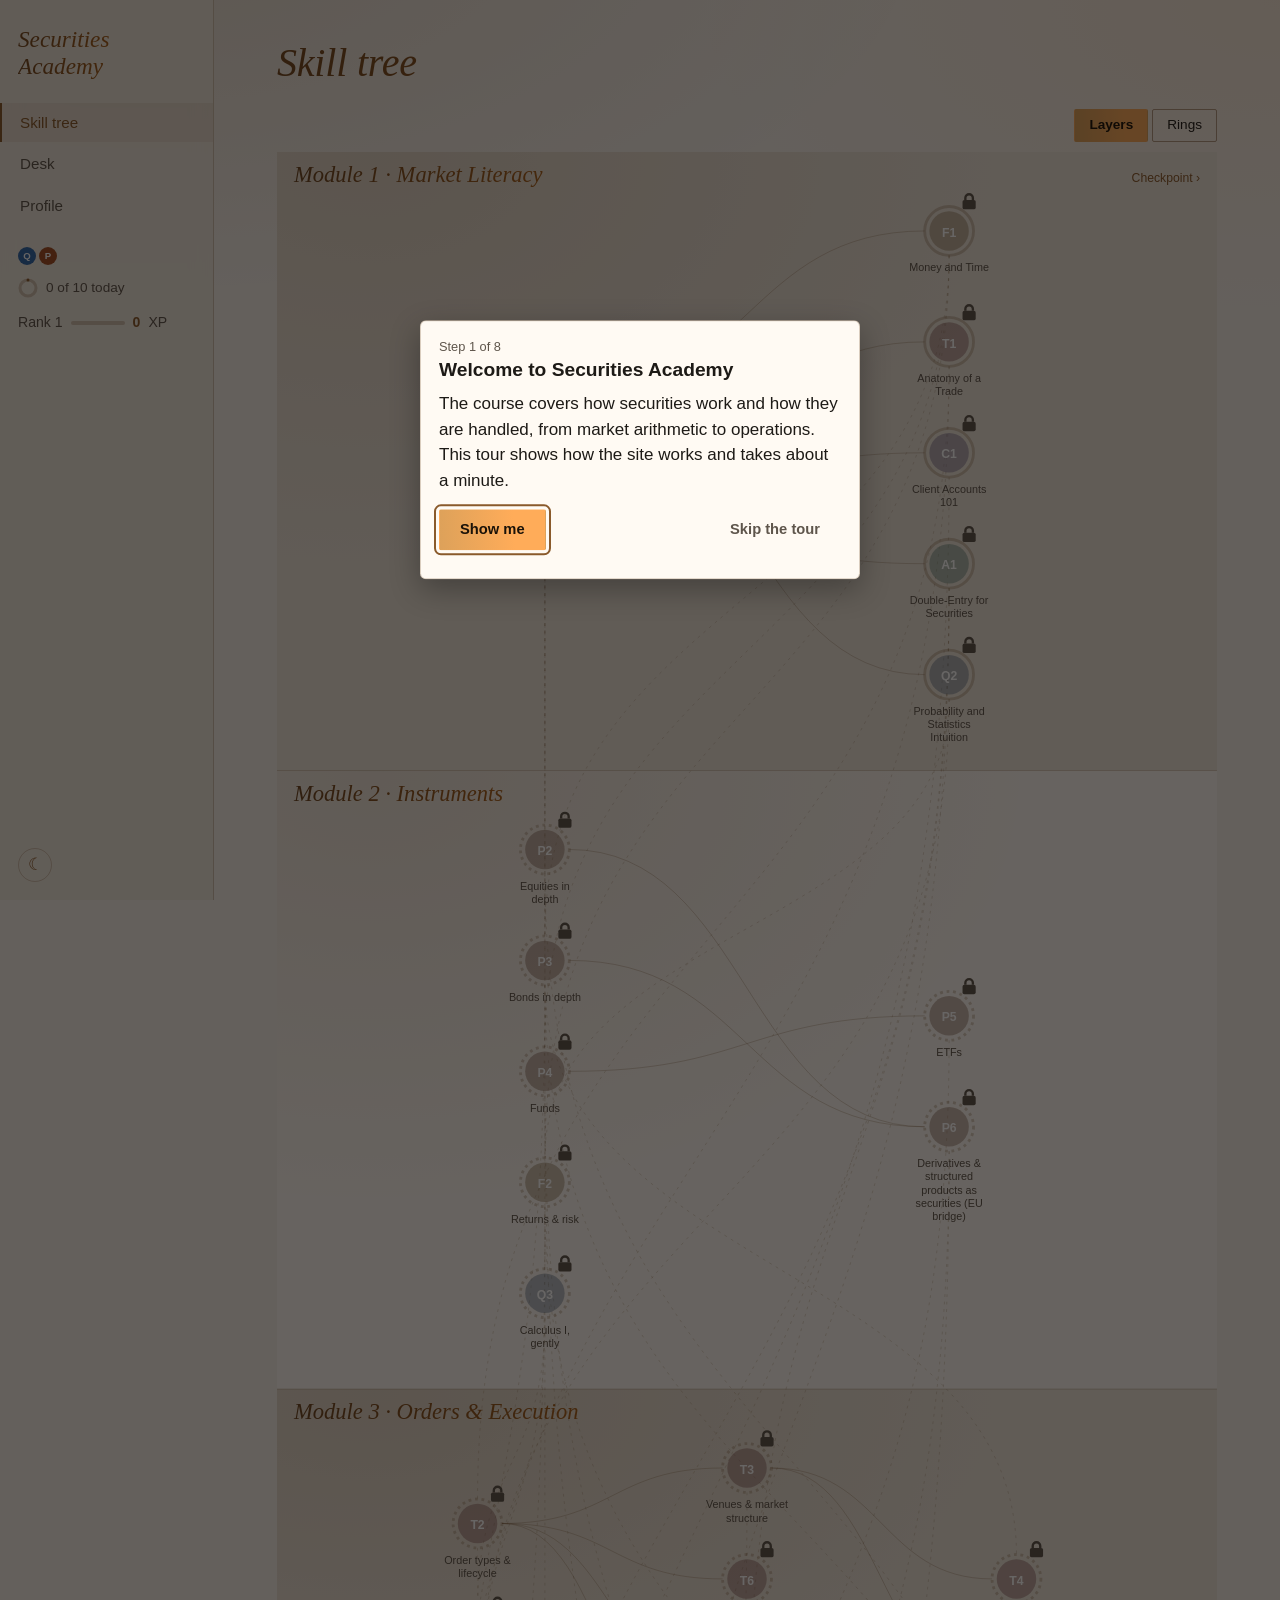
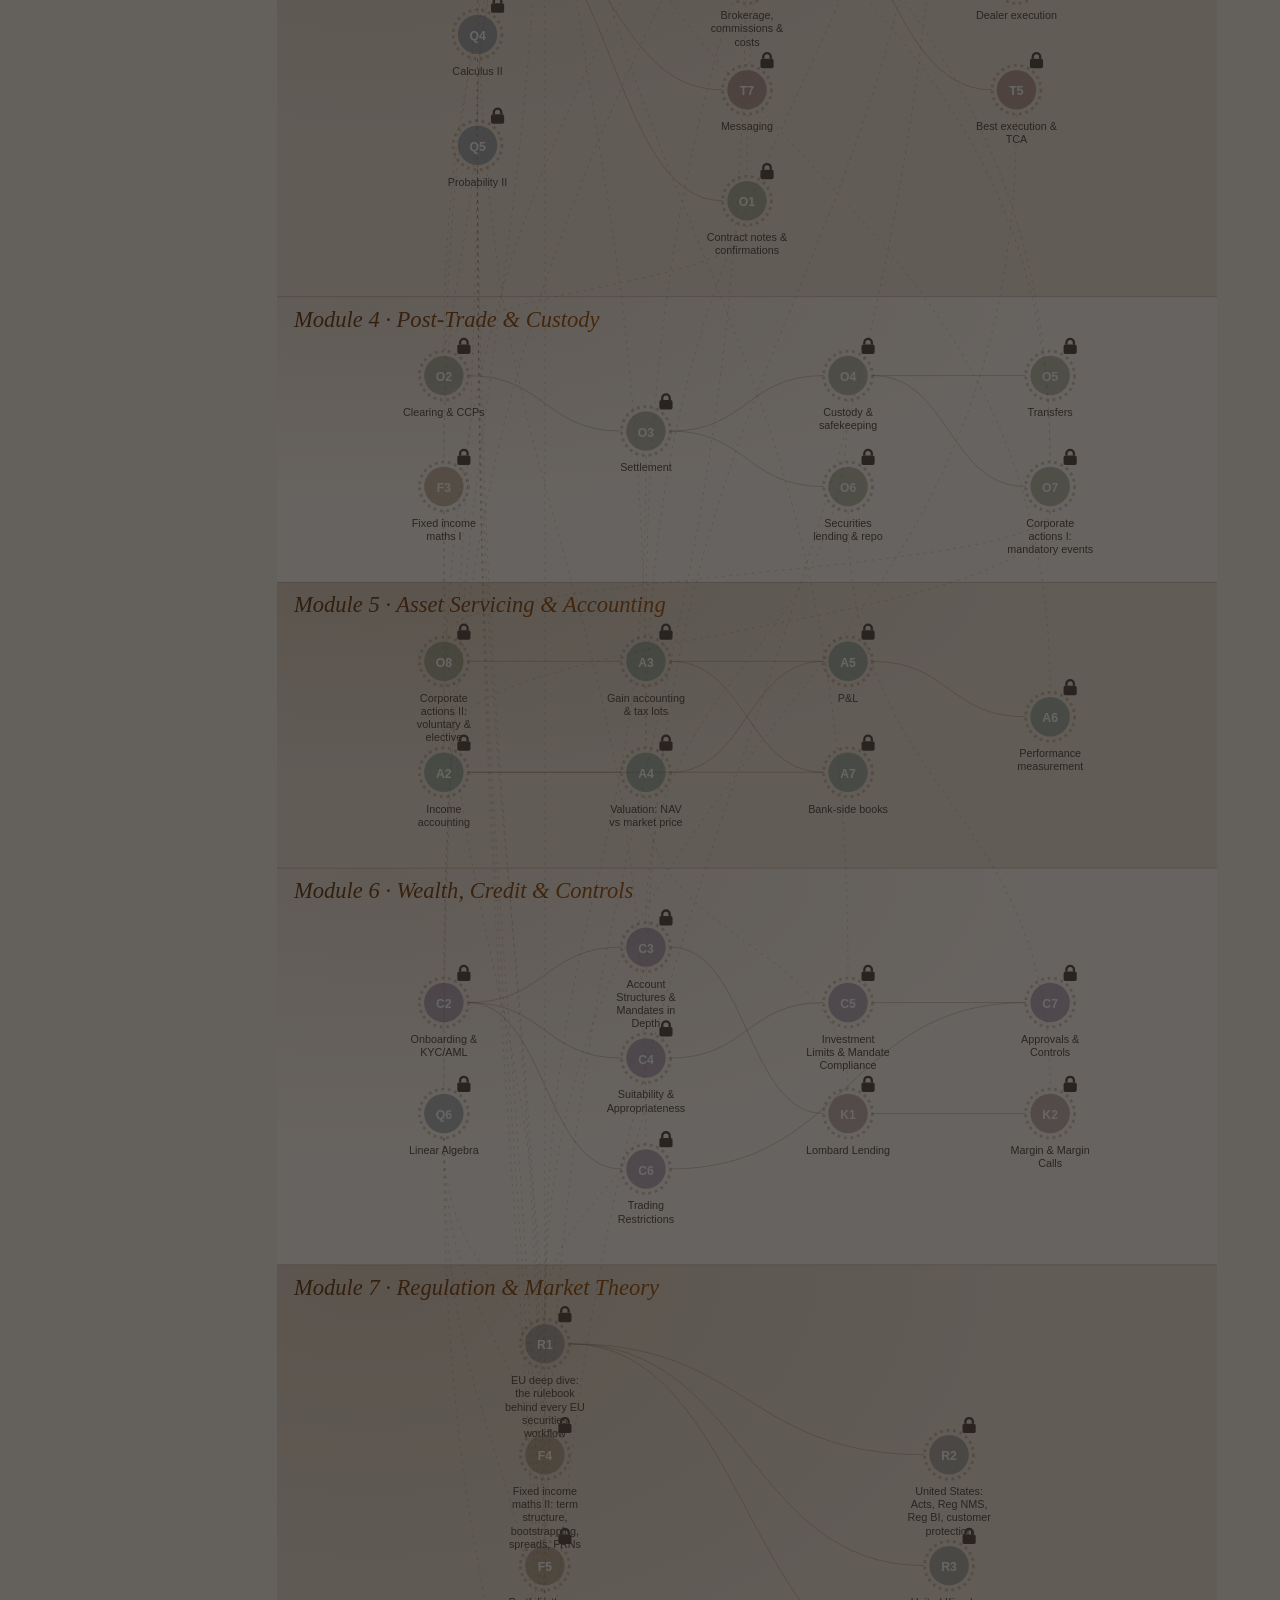
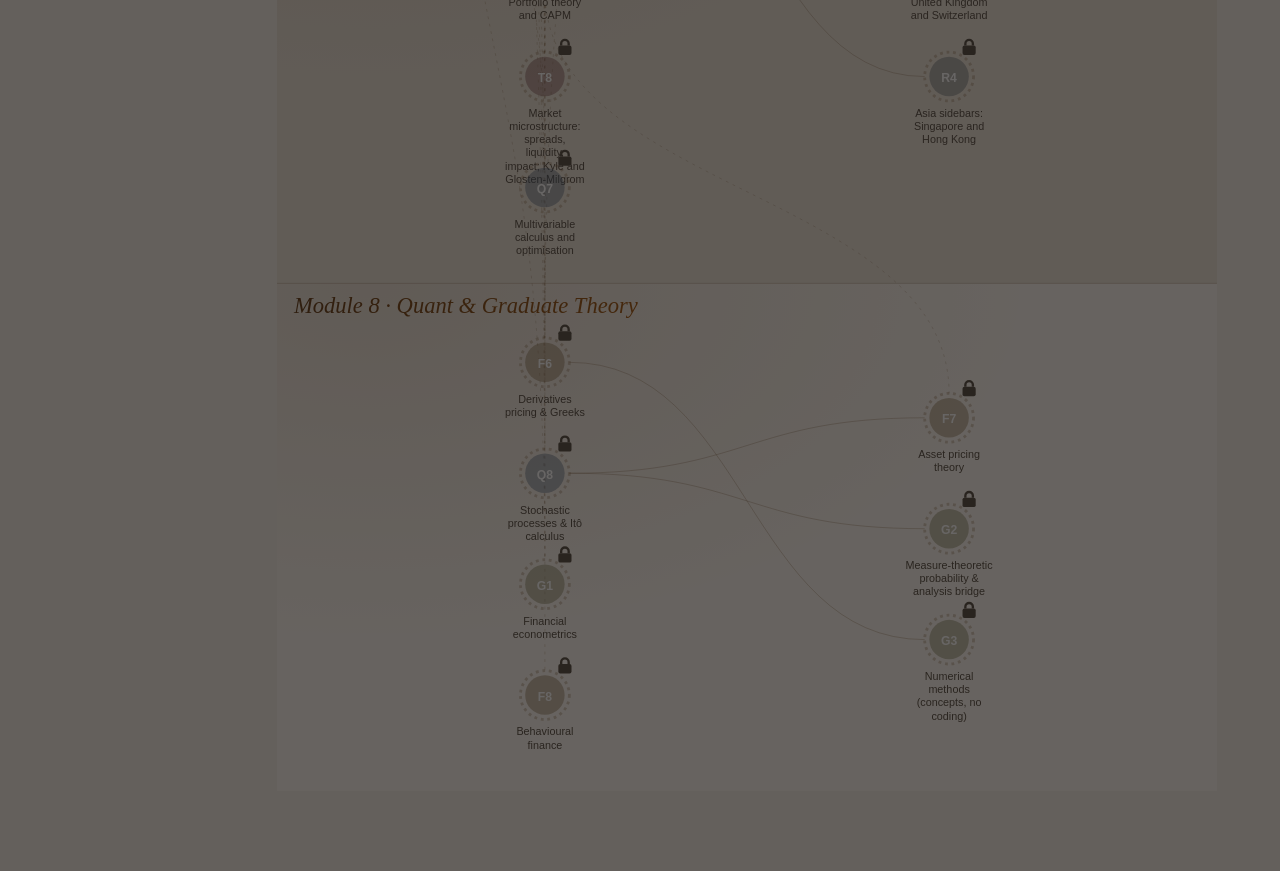
==== commit a443cb94: "Calculator: no placeholder text in the input Co-Authored-By: Claude Opus 5.5 <noreply@anthropic.com>" ====
--- a/app/index.html
+++ b/app/index.html
@@ -14,24 +14,24 @@
     if (m && m.addEventListener) m.addEventListener('change', function (e) { var s = null; try { s = localStorage.getItem('sa-theme'); } catch (x) {} if (!s) { d.setAttribute('data-theme', e.matches ? 'light' : 'dark'); if (window.SA && SA.app && SA.app.refreshHeader) SA.app.refreshHeader(); } });
   })();</script>
   <link rel="stylesheet" href="vendor/katex/katex.min.css">
-  <link rel="stylesheet" href="css/app.css?v=c5e15dd120">
+  <link rel="stylesheet" href="css/app.css?v=453fc7ec00">
 </head>
 <body>
   <button type="button" class="skip" onclick="document.getElementById('app').focus()">Skip to content</button>
   <header id="hdr" class="hdr"></header>
   <main id="app" tabindex="-1"><noscript>This course needs JavaScript.</noscript></main>
   <script src="vendor/katex/katex.min.js"></script>
-  <script src="js/core.js?v=c5e15dd120"></script>
-  <script src="js/games/blitz.js?v=c5e15dd120"></script>
-  <script src="js/games/blitz-ledger.js?v=c5e15dd120"></script>
-  <script src="js/games/ledger.js?v=c5e15dd120"></script>
-  <script src="content/index.js?v=c5e15dd120"></script>
-  <script src="js/storage.js?v=c5e15dd120"></script>
-  <script src="js/markdown.js?v=c5e15dd120"></script>
-  <script src="js/render.js?v=c5e15dd120"></script>
-  <script src="js/views.js?v=c5e15dd120"></script>
-  <script src="js/tour.js?v=c5e15dd120"></script>
-  <script src="js/app.js?v=c5e15dd120"></script>
-  <script src="js/calc.js?v=c5e15dd120"></script>
+  <script src="js/core.js?v=453fc7ec00"></script>
+  <script src="js/games/blitz.js?v=453fc7ec00"></script>
+  <script src="js/games/blitz-ledger.js?v=453fc7ec00"></script>
+  <script src="js/games/ledger.js?v=453fc7ec00"></script>
+  <script src="content/index.js?v=453fc7ec00"></script>
+  <script src="js/storage.js?v=453fc7ec00"></script>
+  <script src="js/markdown.js?v=453fc7ec00"></script>
+  <script src="js/render.js?v=453fc7ec00"></script>
+  <script src="js/views.js?v=453fc7ec00"></script>
+  <script src="js/tour.js?v=453fc7ec00"></script>
+  <script src="js/app.js?v=453fc7ec00"></script>
+  <script src="js/calc.js?v=453fc7ec00"></script>
 </body>
 </html>
--- a/app/css/app.css
+++ b/app/css/app.css
@@ -673,7 +673,6 @@
 .cq-row { display: flex; align-items: center; gap: 4px; position: relative; }
 .cq-in { flex: 1; min-width: 0; height: 32px; box-sizing: border-box; margin: 0; padding: 0 8px; font: 1rem var(--font) !important; color: #1d1a16 !important; background: #fff !important; border: 1.5px solid var(--accent) !important; border-radius: 3px; box-shadow: none !important; outline: none; }
 .cq-in:focus { box-shadow: 0 0 0 2px color-mix(in srgb, var(--accent) 25%, transparent) !important; }
-.cq-in::placeholder { color: #8a7d6f; }
 .cq-btn { flex: none; width: 32px; height: 32px; box-sizing: border-box; padding: 0; border: 1.5px solid var(--accent); border-radius: 3px; background: #fff; color: var(--accent); font: 600 .8rem/1 var(--font); cursor: pointer; display: inline-flex; align-items: center; justify-content: center; -webkit-tap-highlight-color: transparent; }
 .cq-btn:hover { background: color-mix(in srgb, var(--accent) 10%, #fff); }
 .cq-btn.on { background: var(--accent); color: #fff; }
